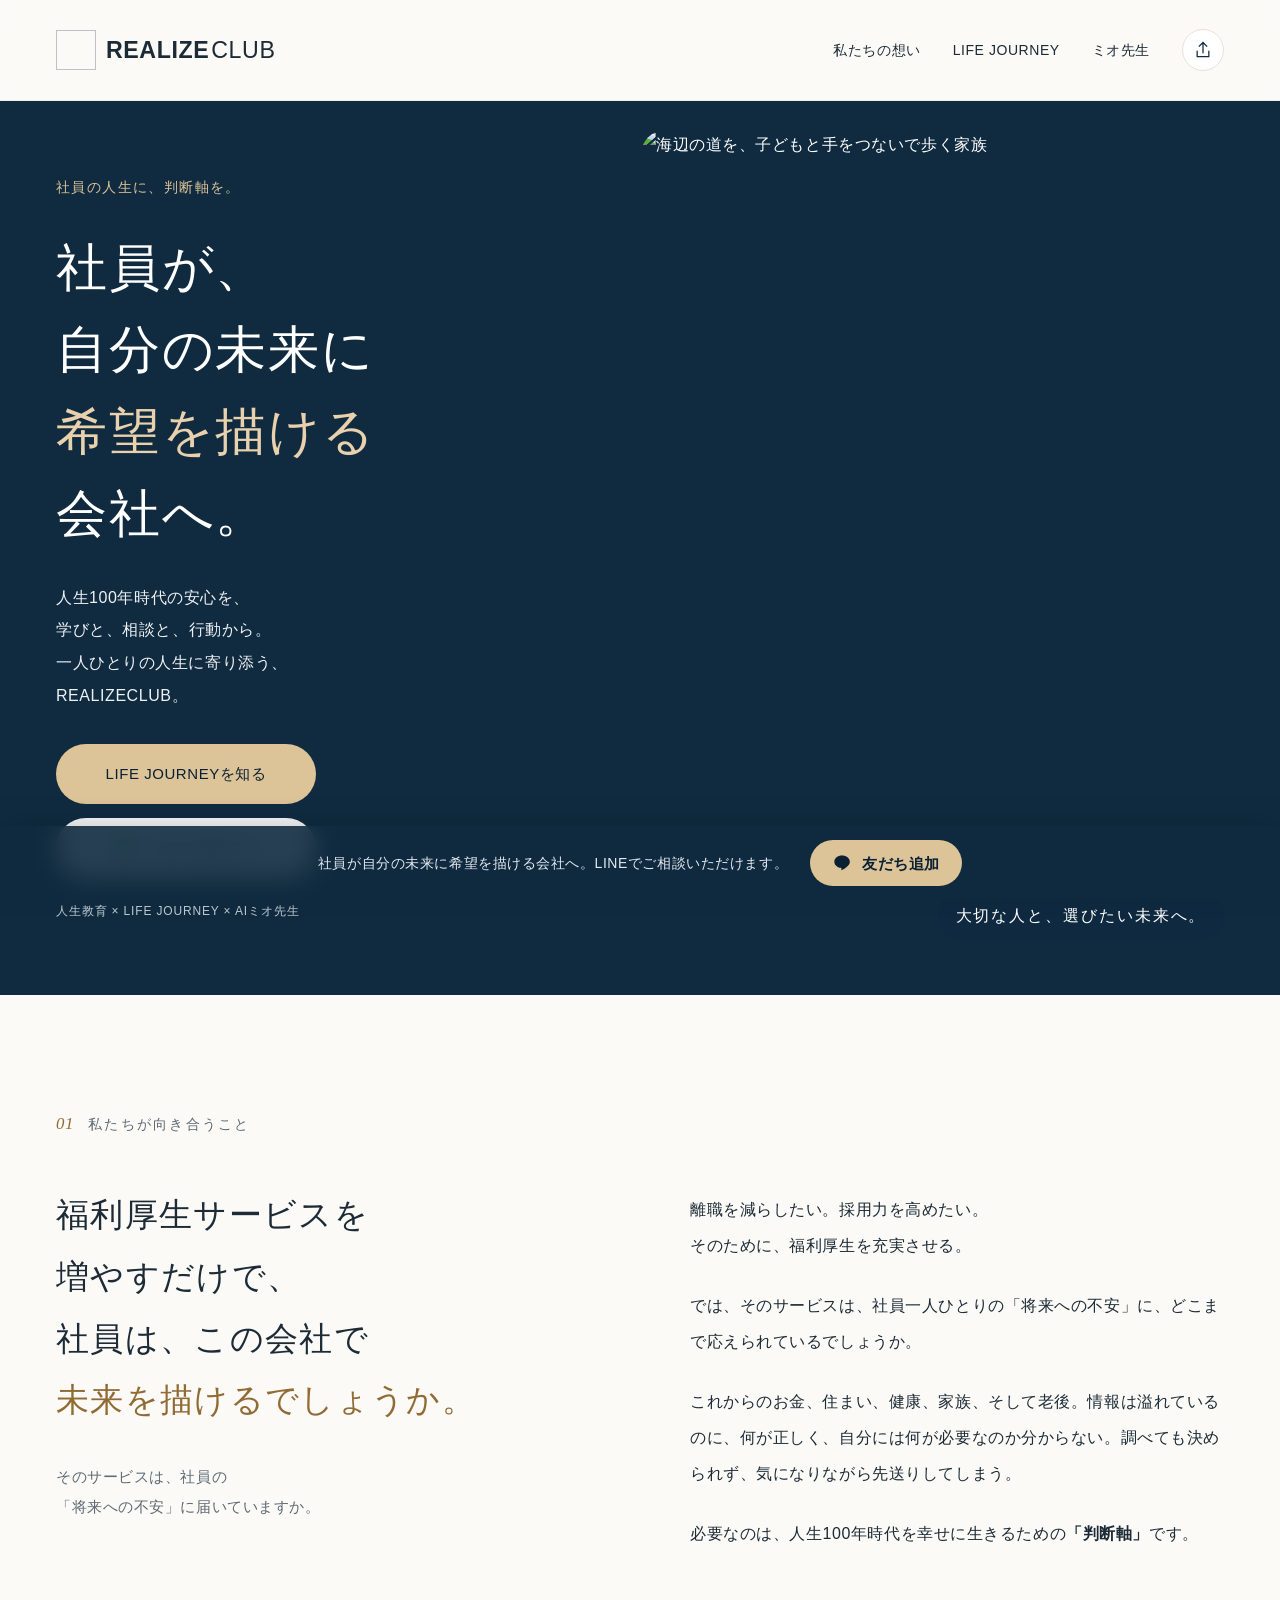
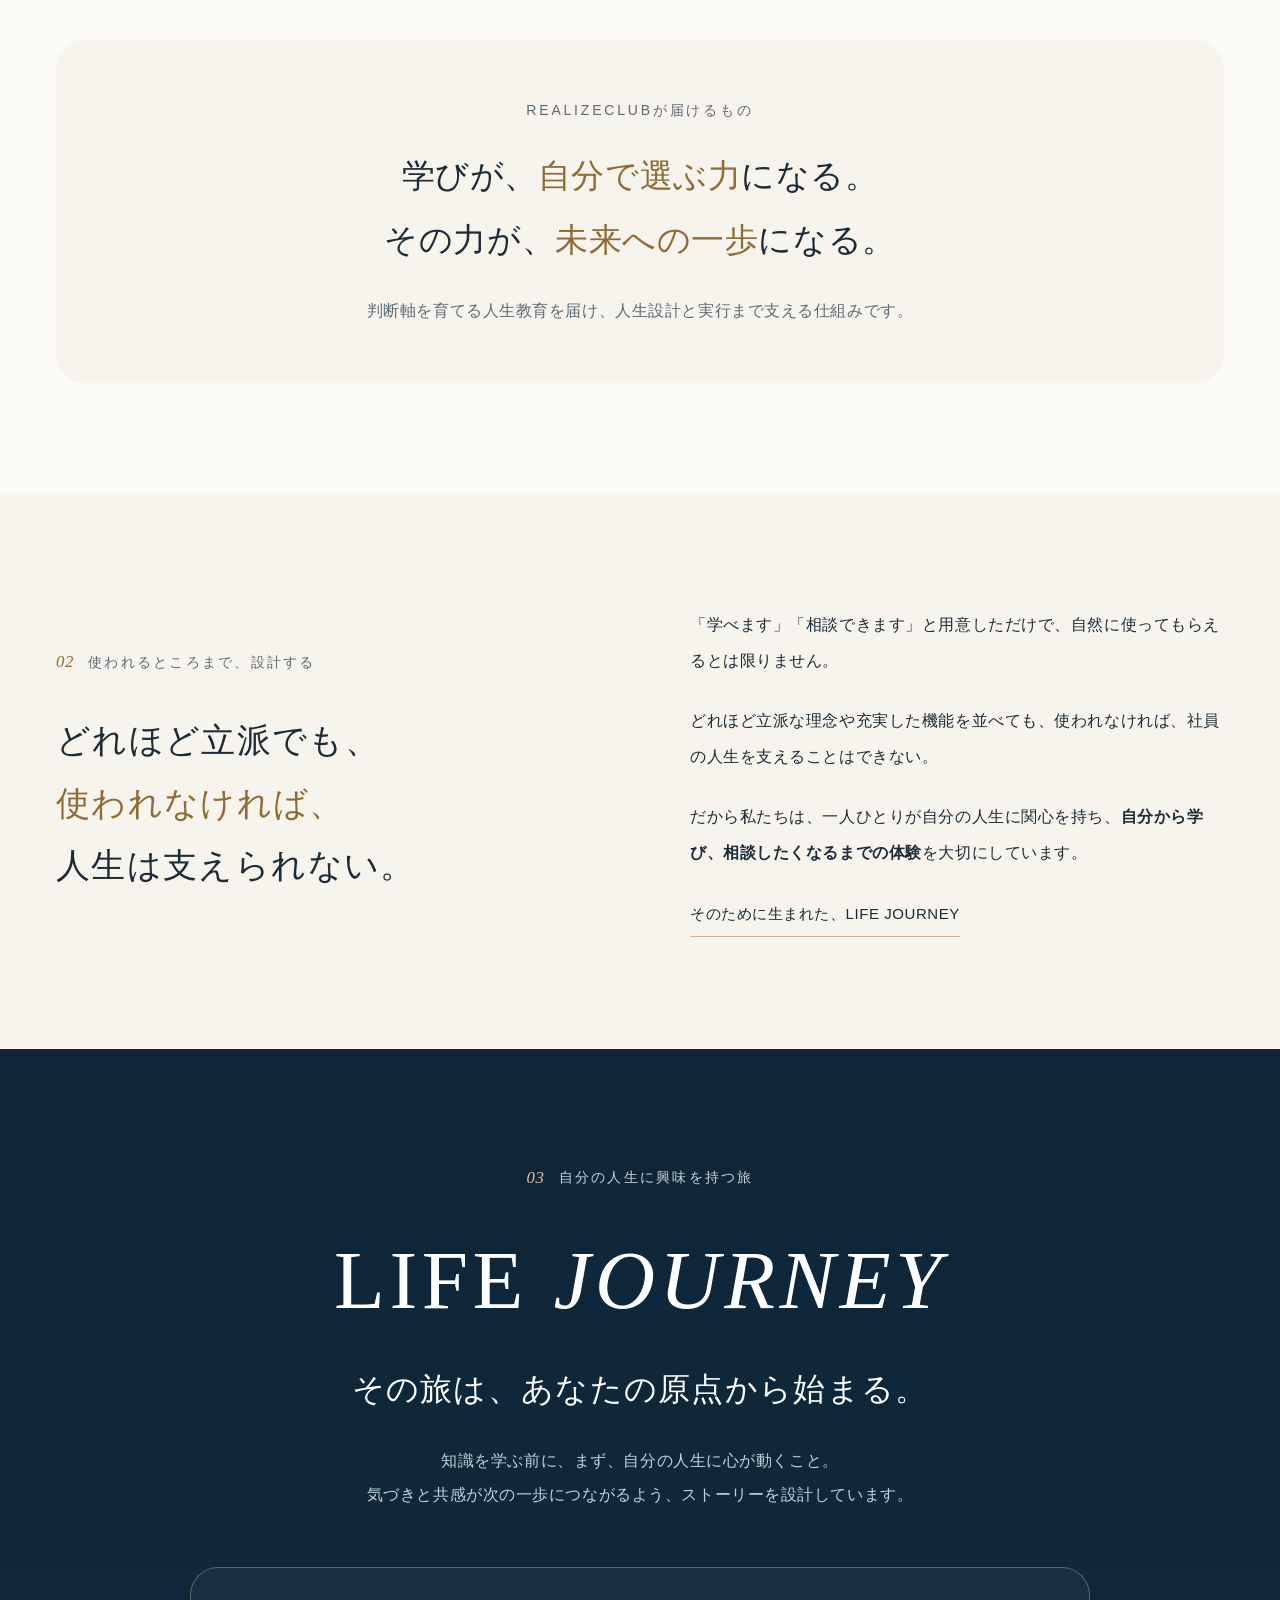
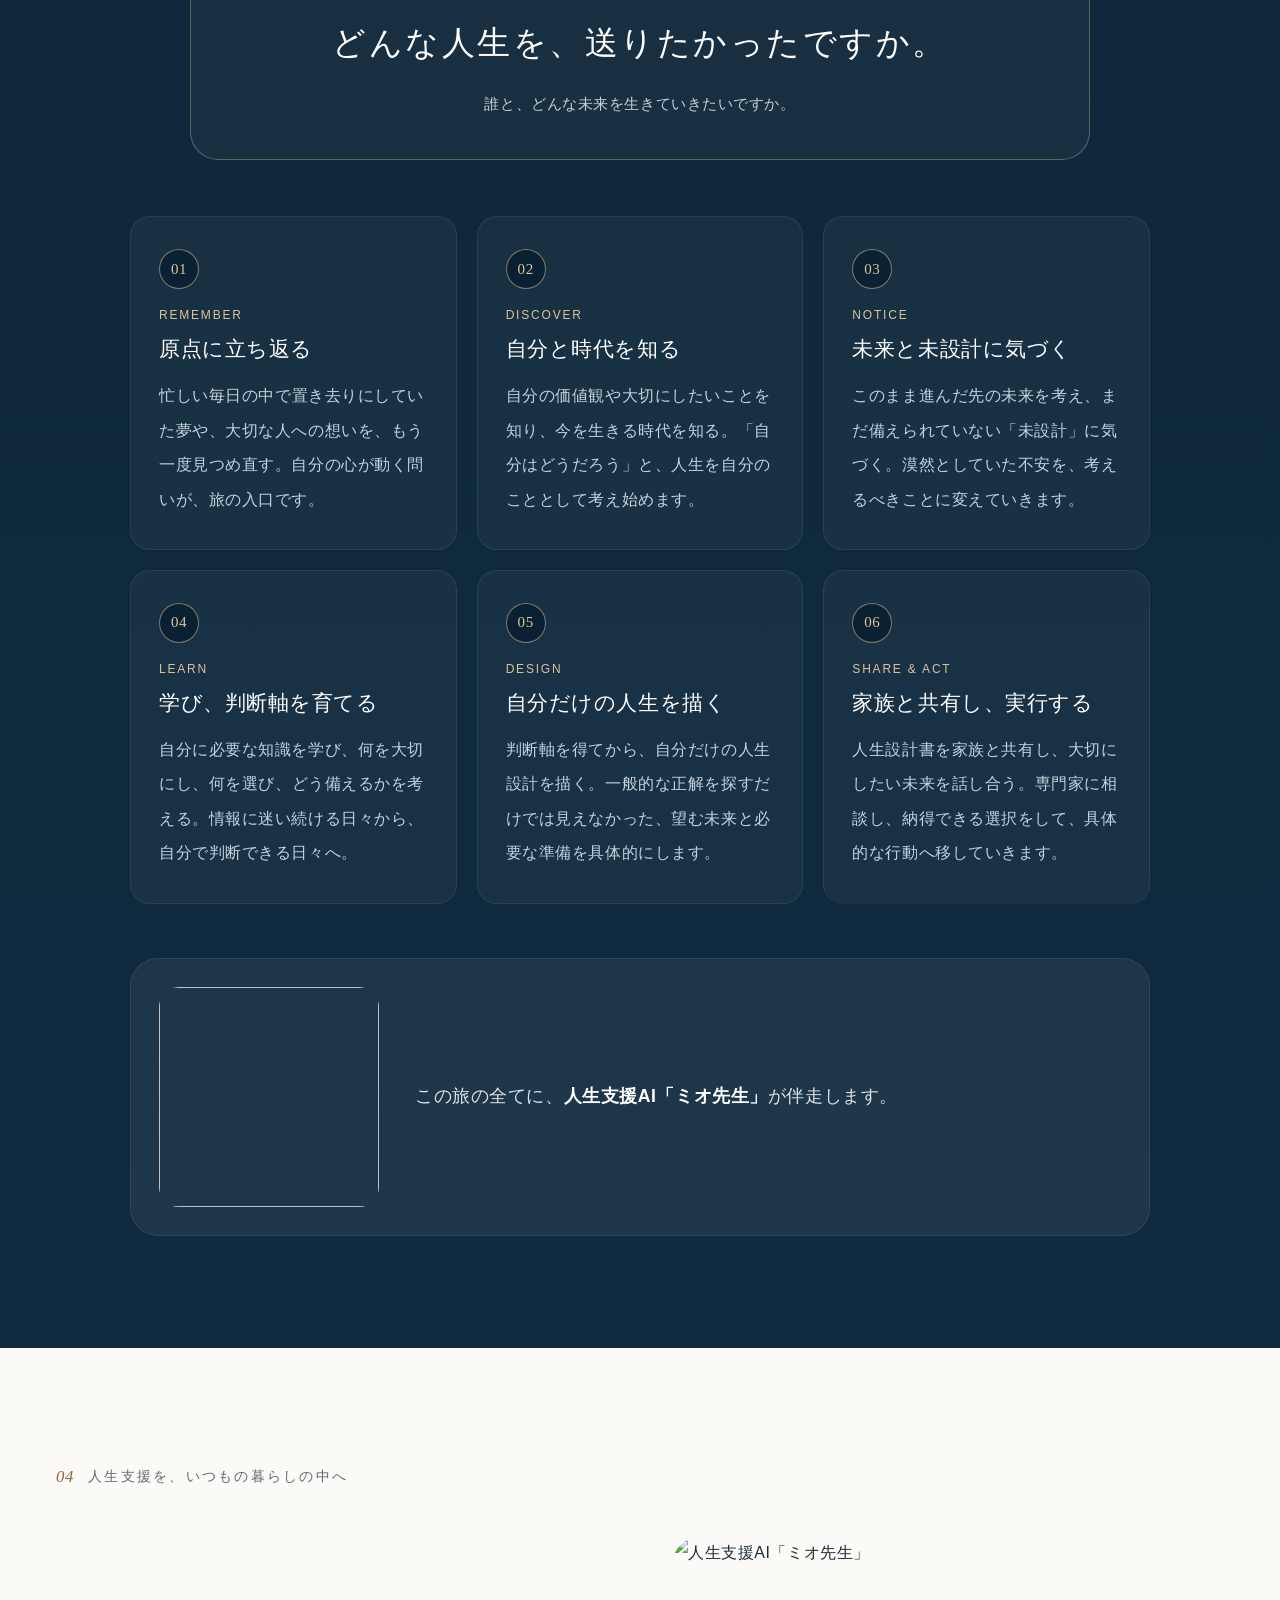
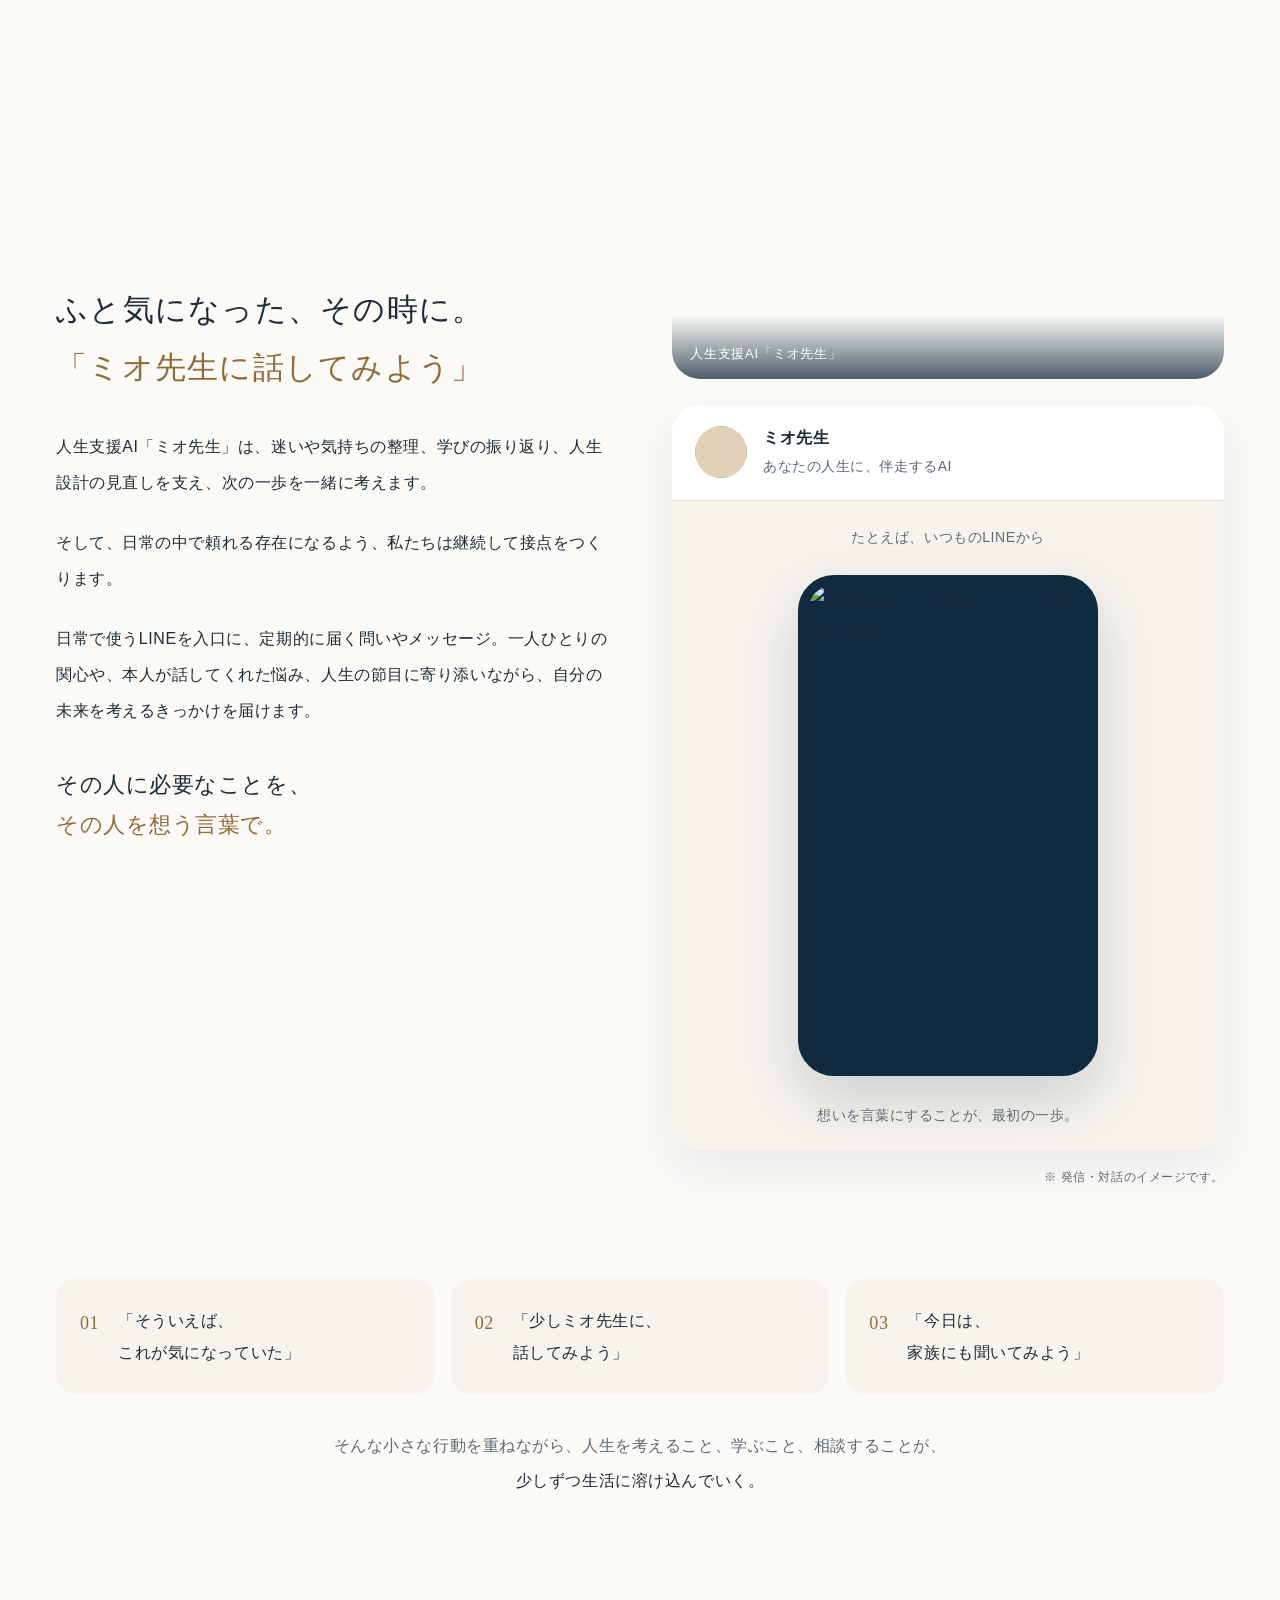
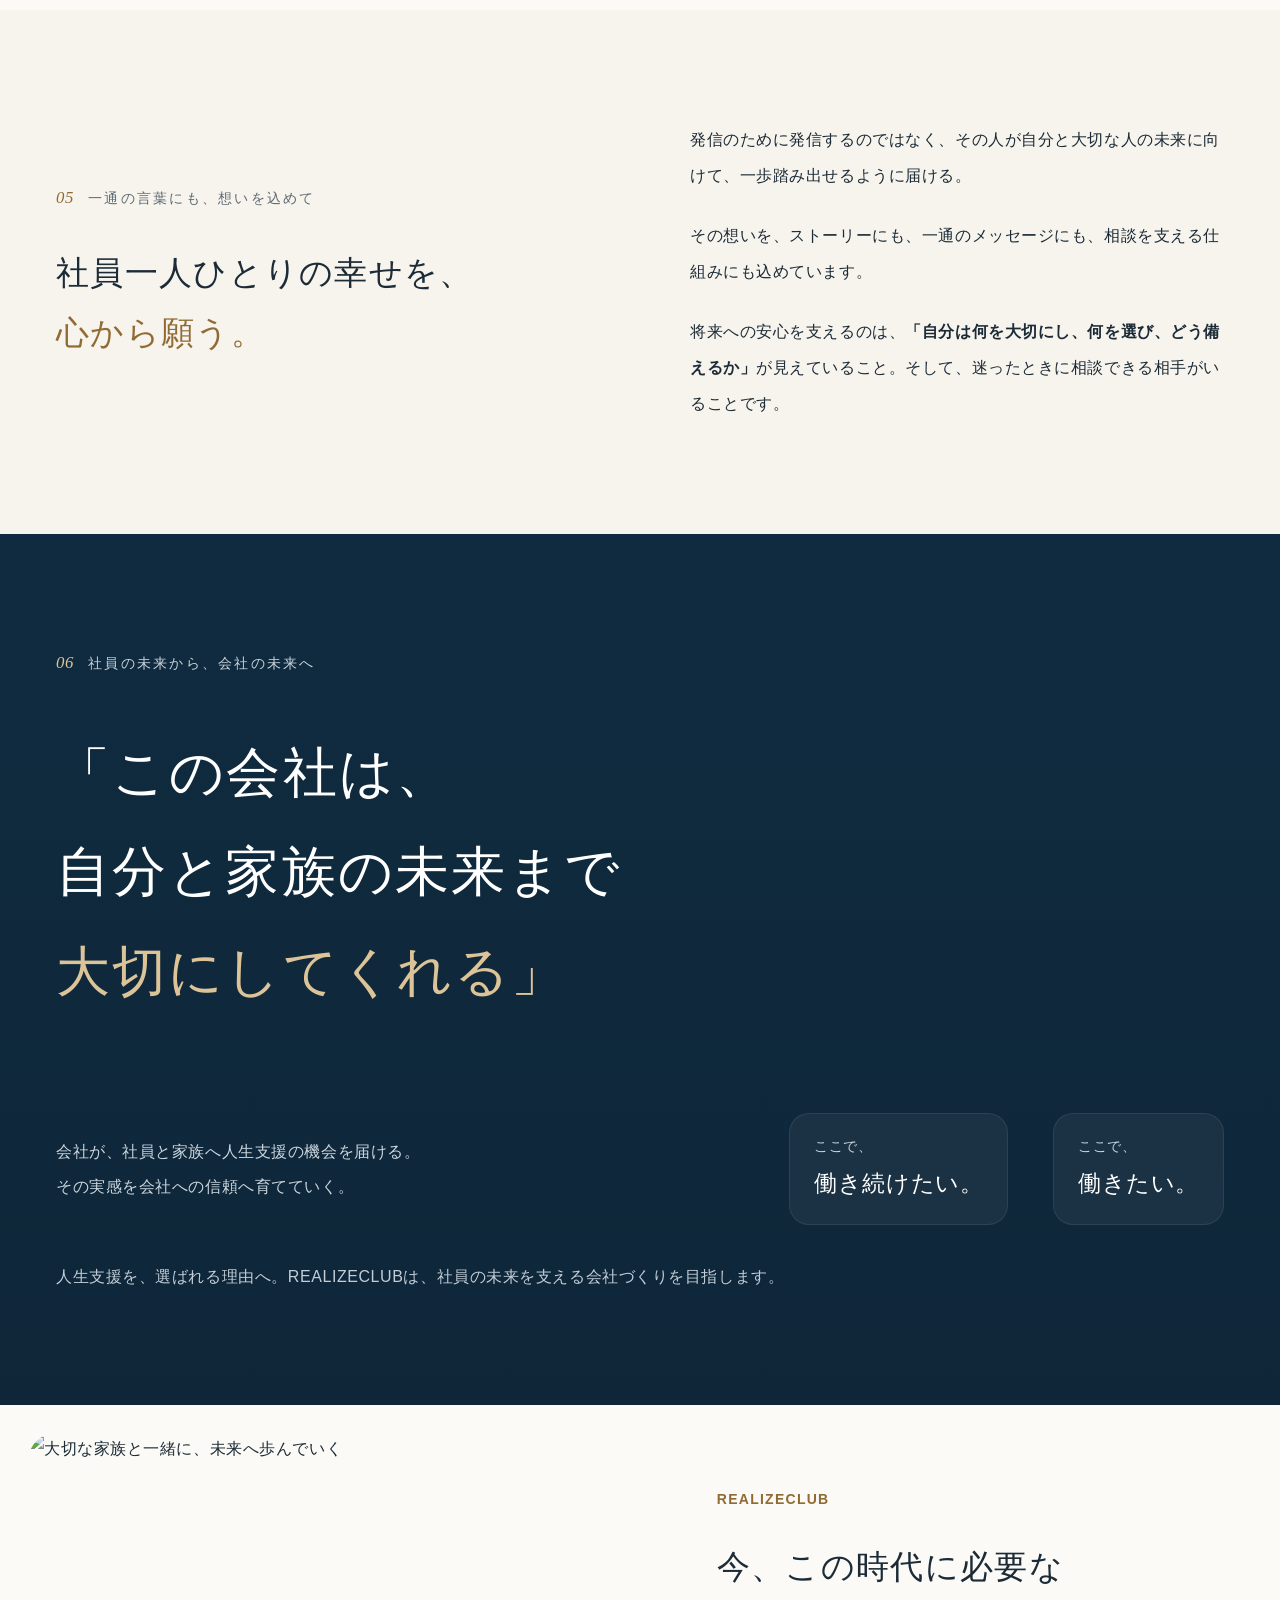
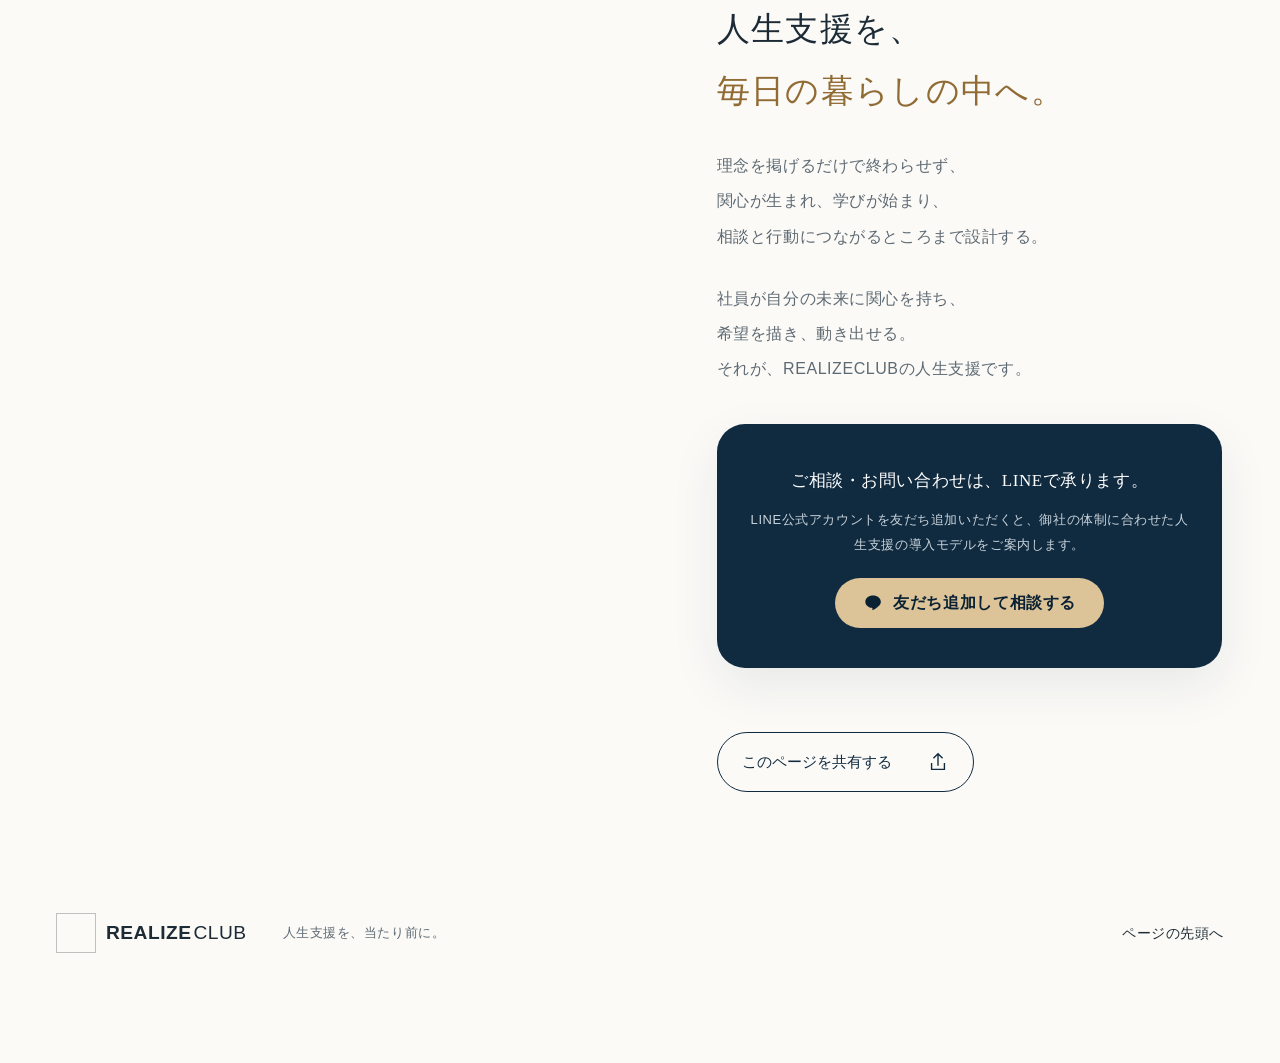
==== before/index.html @ af02164e "刷新前の版を before/ に置く（比較用・noindex） 全面刷新（afb8541）直前の abc7bd4 の index.html / styles.css / theme.css / scr" ====
<!DOCTYPE html>

<html lang="ja">
<head>
<meta charset="utf-8"/>
<meta name="robots" content="noindex,nofollow"/>
<meta content="width=device-width, initial-scale=1" name="viewport"/>
<meta content="#102b40" name="theme-color"/>
<title>REALIZECLUB｜社員が、自分の未来に希望を描ける会社へ</title>
<meta content="人生100年時代を幸せに生きるための判断軸を。REALIZECLUBは、LIFE JOURNEYと人生支援AIミオ先生を通じて、学び・人生設計・相談・実行を日常につなぐ仕組みです。" name="description"/>
<meta content="website" property="og:type"/>
<meta content="ja_JP" property="og:locale"/>
<meta content="社員が、自分の未来に希望を描ける会社へ。｜REALIZECLUB" property="og:title"/>
<meta content="自分の人生に興味を持つ旅、LIFE JOURNEY。人生教育とAIミオ先生で、日常に溶け込む人生支援を。" property="og:description"/>
<link href="data:image/svg+xml,%3Csvg xmlns='http://www.w3.org/2000/svg' viewBox='0 0 64 64'%3E%3Crect width='64' height='64' rx='14' fill='%23102b40'/%3E%3Cpath d='M20 47V17h13c15 0 15 20 0 20H20m12 0 13 10' fill='none' stroke='%23dcc398' stroke-width='5' stroke-linejoin='round'/%3E%3C/svg%3E" rel="icon" type="image/svg+xml"/>
<link href="styles.css?v=21" rel="stylesheet"/>
<link href="theme.css?v=2" rel="stylesheet"/>
<script defer="" src="script.js"></script>
</head>
<body>
<a class="skip-link" href="#main">本文へ進む</a>
<header class="site-header">
<a aria-label="REALIZECLUB ページの先頭へ" class="wordmark" href="#top"><img alt="" class="brand-mark" height="40" ="../assets/bmark-96.png" ="../assets/bmark-96.png 1x, ../assets/bmark-192.png 2x" width="40"/>REALIZE<span>CLUB</span></a>
<nav aria-label="ページ内ナビゲーション">
<a class="nav-wide" href="#purpose">私たちの想い</a>
<a href="#journey">LIFE JOURNEY</a>
<a class="nav-wide" href="#mio">ミオ先生</a>
<button aria-label="このページのURLをコピーして共有" class="share-icon" data-share="" title="このページを共有" type="button">
<svg aria-hidden="true" fill="none" stroke="currentColor" stroke-width="1.5" viewbox="0 0 24 24"><path d="M12 16V3m-5 5 5-5 5 5M5 13v7h14v-7"></path></svg>
</button>
</nav>
</header>
<main id="main">
<section aria-labelledby="hero-title" class="hero" id="top">
<div class="hero-image"><img alt="海辺の道を、子どもと手をつないで歩く家族" fetchpriority="high" height="1024" ="../assets/family.webp" width="1536"/></div>
<div class="hero-shade"></div>
<div class="hero-content page-width">
<p class="eyebrow hero-eyebrow">社員の人生に、判断軸を。</p>
<h1 data-fit="" id="hero-title" style="--fit:8.691vw;--fit-cap:44.8px"><span class="ln"><w-b>社員が、</w-b></span><br/><span class="ln"><w-b>自分の</w-b><w-b>未来に</w-b></span><br/><span class="ln"><em><w-b>希望を</w-b><w-b>描ける</w-b></em></span><br class="hero-mobile-break"/><span class="ln"><w-b>会社へ。</w-b></span></h1>
<p class="hero-copy" data-fit="" style="--fit:3.531vw;--fit-cap:16px"><span class="ln"><w-b>人生100年時代の</w-b><w-b>安心を、</w-b></span><br/><span class="ln"><w-b>学びと、</w-b><w-b>相談と、</w-b><w-b>行動から。</w-b></span><br/><span class="ln"><w-b>一人ひとりの人生に</w-b><w-b>寄り添う、</w-b></span><br class="sp"/><span class="ln"><w-b>REALIZECLUB。</w-b></span></p>
<div class="hero-actions"><a class="button button-gold" href="#journey">LIFE JOURNEYを知る</a>
<a class="button button-white" href="https://lin.ee/8jf4Da7"><svg aria-hidden="true" class="line-ico" fill="currentColor" viewbox="0 0 24 24"><path d="M12 3C6.9 3 2.8 6.3 2.8 10.4c0 3.7 3.3 6.8 7.7 7.4.3.06.7.2.8.5.07.25.05.6.02.85l-.13.8c-.04.24-.19.93.82.5 1-.42 5.4-3.2 7.4-5.5 1.35-1.5 2-3 2-4.6C21.4 6.3 17.1 3 12 3z"></path></svg>LINEで相談する</a></div>
<p class="hero-note">人生教育 × LIFE JOURNEY × AIミオ先生</p>
</div>
<p class="photo-caption">大切な人と、選びたい未来へ。</p>
</section>
<section aria-labelledby="purpose-title" class="purpose section-space" id="purpose">
<div class="page-width">
<p class="section-kicker"><span>01</span> 私たちが向き合うこと</p>
<div class="purpose-grid">
<div class="purpose-heading">
<h2 data-fit="" id="purpose-title" style="--fit:6.247vw;--fit-cap:31.68px"><w-b>福利厚生サービスを</w-b><br/><w-b>増やすだけで、</w-b><br/><w-b>社員は、</w-b><w-b>この会社で</w-b><br/><span class="gold-text"><w-b>未来を</w-b><w-b>描けるでしょうか。</w-b></span></h2>
<p class="small-pull" data-fit="" style="--fit:3.621vw;--fit-cap:14px"><w-b>そのサービスは、</w-b><w-b>社員の</w-b><br/><w-b>「将来への不安」に</w-b><w-b>届いていますか。</w-b></p>
</div>
<div class="body-copy">
<p data-fit="" style="--fit:4.139vw;--fit-cap:16px"><w-b>離職を</w-b><w-b>減らしたい。</w-b><w-b>採用力を</w-b><w-b>高めたい。</w-b><br/><w-b>そのために、</w-b><w-b>福利厚生を</w-b><w-b>充実させる。</w-b></p>
<p data-fit="" style="--fit:4.138vw;--fit-cap:16px"><w-b>では、</w-b><w-b>そのサービスは、</w-b><w-b>社員一人ひとりの</w-b><br class="sp"/><w-b>「将来への不安」に、</w-b><w-b>どこまで</w-b><br class="sp"/><w-b>応えられているでしょうか。</w-b></p>
<p data-fit="" style="--fit:4.139vw;--fit-cap:16px"><w-b>これからのお金、</w-b><w-b>住まい、</w-b><w-b>健康、</w-b><w-b>家族、</w-b><br class="sp"/><w-b>そして老後。</w-b><w-b>情報は</w-b><w-b>溢れているのに、</w-b><w-b>何が</w-b><br class="sp"/><w-b>正しく、</w-b><w-b>自分には</w-b><w-b>何が</w-b><br class="sp"/><w-b>必要なのか分からない。</w-b><br class="sp"/><w-b>調べても決められず、</w-b><br class="sp"/>気になりながら先送りしてしまう。</p>
<p data-fit="" style="--fit:4.139vw;--fit-cap:16px"><w-b>必要なのは、</w-b><w-b>人生100年時代を</w-b><br class="sp"/><w-b>幸せに生きるための</w-b><w-b><strong>「判断軸」</strong>です。</w-b></p>
</div>
</div>
<div class="axis-statement">
<p class="eyebrow">REALIZECLUBが届けるもの</p>
<p class="serif" data-fit="" style="--fit:4.798vw;--fit-cap:28px"><w-b>学びが、</w-b><span><w-b>自分で</w-b><w-b>選ぶ力</w-b></span><w-b>になる。</w-b><br/><w-b>その力が、</w-b><span><w-b>未来への一歩</w-b></span><w-b>になる。</w-b></p>
<p class="axis-description" data-fit="" style="--fit:3.88vw;--fit-cap:15px"><w-b>判断軸を</w-b><w-b>育てる人生教育を</w-b><w-b>届け、</w-b><br class="mobile-only"/><w-b>人生設計と</w-b><w-b>実行まで</w-b><w-b>支える仕組みです。</w-b></p>
</div>
</div>
</section>
<section aria-labelledby="used-title" class="used-section section-space">
<div class="page-width used-grid">
<div>
<p class="section-kicker"><span>02</span> 使われるところまで、設計する</p>
<h2 data-fit="" id="used-title" style="--fit:7.488vw;--fit-cap:35.36px"><w-b>どれほど立派でも、</w-b><br/><span class="underline-gold"><w-b>使われなければ、</w-b></span><br/><w-b>人生は</w-b><w-b>支えられない。</w-b></h2>
</div>
<div class="body-copy">
<p data-fit="" style="--fit:3.956vw;--fit-cap:16px">「学べます」「相談できます」と<br class="sp"/><w-b>用意しただけで、</w-b><w-b>自然に</w-b><w-b>使ってもらえるとは</w-b><br class="sp"/><w-b>限りません。</w-b></p>
<p data-fit="" style="--fit:4.139vw;--fit-cap:16px"><w-b>どれほど立派な理念や</w-b><w-b>充実した機能を</w-b><br class="sp"/><w-b>並べても、</w-b><w-b>使われなければ、</w-b><w-b>社員の</w-b><w-b>人生を</w-b><br class="sp"/><w-b>支えることはできない。</w-b></p>
<p data-fit="" style="--fit:3.925vw;--fit-cap:16px"><w-b>だから私たちは、</w-b><w-b>一人ひとりが自分の</w-b><w-b>人生に</w-b><br class="sp"/><w-b>関心を</w-b><w-b>持ち、</w-b><strong><w-b>自分から</w-b><w-b>学び、</w-b><br class="sp"/><w-b>相談したくなるまでの</w-b><w-b>体験</w-b></strong><br class="sp"/><w-b>を大切にしています。</w-b></p>
<a class="text-link" href="#journey">そのために生まれた、LIFE JOURNEY</a>
</div>
</div>
</section>
<section aria-labelledby="journey-title" class="journey-section section-space" id="journey">
<div class="page-width">
<div class="journey-header">
<p class="section-kicker light-kicker"><span>03</span> 自分の人生に興味を持つ旅</p>
<p aria-hidden="true" class="journey-brand" data-fit="" style="--fit:9.105vw;--fit-cap:46.8px">LIFE <i>JOURNEY</i></p>
<h2 data-fit="" id="journey-title" style="--fit:6.237vw;--fit-cap:28px"><w-b>その旅は、</w-b><br class="mobile-only"/><w-b>あなたの原点から</w-b><w-b>始まる。</w-b></h2>
<p class="journey-intro" data-fit="" style="--fit:4.132vw;--fit-cap:16px"><w-b>知識を</w-b><w-b>学ぶ前に、</w-b><w-b>まず、</w-b><w-b>自分の</w-b><w-b>人生に</w-b><w-b>心が</w-b><br class="sp"/><w-b>動くこと。</w-b><br/><w-b>気づきと共感が</w-b><w-b>次の</w-b><w-b>一歩に</w-b><w-b>つながるよう、</w-b><br class="mobile-only"/><w-b>ストーリーを</w-b><w-b>設計しています。</w-b></p>
</div>
<div class="origin-question">
<p data-fit="" style="--fit:6.625vw;--fit-cap:26.4px"><w-b>どんな人生を、</w-b><br class="mobile-only"/><w-b>送りたかったですか。</w-b></p>
<span class="question-sub" data-fit="" style="--fit:3.363vw;--fit-cap:13px">誰と、どんな未来を生きていきたいですか。</span>
</div>
<div class="journey-list">
<article class="journey-step">
<div class="step-marker"><span>01</span></div>
<div class="step-heading"><span class="step-en">REMEMBER</span><h3><w-b>原点に</w-b><w-b>立ち返る</w-b></h3></div>
<p data-fit="" style="--fit:4.139vw;--fit-cap:16px"><w-b>忙しい毎日の</w-b><w-b>中で</w-b><br class="sp"/><w-b>置き去りにしていた夢や、</w-b><br class="sp"/><w-b>大切な人への想いを、</w-b><br class="sp"/><w-b>もう一度見つめ直す。</w-b><w-b>自分の</w-b><w-b>心が</w-b><br class="sp"/><w-b>動く問いが、</w-b><w-b>旅の</w-b><w-b>入口です。</w-b></p>
</article>
<article class="journey-step">
<div class="step-marker"><span>02</span></div>
<div class="step-heading"><span class="step-en">DISCOVER</span><h3><w-b>自分と</w-b><w-b>時代を</w-b><w-b>知る</w-b></h3></div>
<p data-fit="" style="--fit:3.901vw;--fit-cap:16px"><w-b>自分の</w-b><w-b>価値観や</w-b><w-b>大切にしたいことを</w-b><br class="sp"/><w-b>知り、</w-b><w-b>今を</w-b><w-b>生きる時代を</w-b><w-b>知る。</w-b><br class="sp"/><w-b>「自分は</w-b><w-b>どうだろう」と、</w-b><w-b>人生を</w-b><br class="sp"/><w-b>自分の</w-b><w-b>こととして</w-b><w-b>考え始めます。</w-b></p>
</article>
<article class="journey-step">
<div class="step-marker"><span>03</span></div>
<div class="step-heading"><span class="step-en">NOTICE</span><h3><w-b>未来と</w-b><w-b>未設計に</w-b><w-b>気づく</w-b></h3></div>
<p data-fit="" style="--fit:3.91vw;--fit-cap:16px"><w-b>このまま進んだ先の</w-b><w-b>未来を</w-b><w-b>考え、</w-b><br class="sp"/>まだ備えられていない「未設計」に<br class="sp"/><w-b>気づく。</w-b><w-b>漠然としていた不安を、</w-b><br class="sp"/><w-b>考えるべきことに</w-b><w-b>変えていきます。</w-b></p>
</article>
<article class="journey-step">
<div class="step-marker"><span>04</span></div>
<div class="step-heading"><span class="step-en">LEARN</span><h3><w-b>学び、</w-b><w-b>判断軸を</w-b><w-b>育てる</w-b></h3></div>
<p data-fit="" style="--fit:3.674vw;--fit-cap:16px"><w-b>自分に</w-b><w-b>必要な知識を</w-b><w-b>学び、</w-b><w-b>何を</w-b><br class="sp"/><w-b>大切にし、</w-b><w-b>何を</w-b><w-b>選び、</w-b><w-b>どう備えるかを</w-b><br class="sp"/><w-b>考える。</w-b><w-b>情報に</w-b><w-b>迷い続ける日々から、</w-b><br class="sp"/><w-b>自分で</w-b><w-b>判断できる日々へ。</w-b></p>
</article>
<article class="journey-step">
<div class="step-marker"><span>05</span></div>
<div class="step-heading"><span class="step-en">DESIGN</span><h3><w-b>自分だけの人生を</w-b><w-b>描く</w-b></h3></div>
<p data-fit="" style="--fit:4.139vw;--fit-cap:16px"><w-b>判断軸を</w-b><w-b>得てから、</w-b><br class="sp"/><w-b>自分だけの人生設計を</w-b><w-b>描く。</w-b><br class="sp"/><w-b>一般的な正解を</w-b><w-b>探すだけでは</w-b><br class="sp"/><w-b>見えなかった、</w-b><w-b>望む未来と</w-b><br class="sp"/><w-b>必要な準備を</w-b><w-b>具体的にします。</w-b></p>
</article>
<article class="journey-step">
<div class="step-marker"><span>06</span></div>
<div class="step-heading"><span class="step-en">SHARE &amp; ACT</span><h3 data-fit="" style="--fit:5.091vw;--fit-cap:19.68px"><w-b>家族と</w-b><w-b>共有し、</w-b><w-b>実行する</w-b></h3></div>
<p data-fit="" style="--fit:4.139vw;--fit-cap:16px"><w-b>人生設計書を</w-b><w-b>家族と</w-b><w-b>共有し、</w-b><br class="sp"/><w-b>大切にしたい未来を</w-b><w-b>話し合う。</w-b><br class="sp"/><w-b>専門家に</w-b><w-b>相談し、</w-b><br class="sp"/><w-b>納得できる選択をして、</w-b><br class="sp"/><w-b>具体的な行動へ</w-b><w-b>移していきます。</w-b></p>
</article>
</div>
<div class="journey-companion"><span aria-hidden="true" class="companion-photo"><img alt="" height="900" loading="lazy" ="../assets/mio-office.webp" width="900"/></span><p data-fit="" style="--fit:4.139vw;--fit-cap:16px"><w-b>この旅の</w-b><w-b>全てに、</w-b><strong><w-b>人生支援AI「ミオ先生」</w-b></strong><w-b>が伴走します。</w-b></p></div>
</div>
</section>
<section aria-labelledby="mio-title" class="mio-section section-space" id="mio">
<div class="page-width">
<p class="section-kicker"><span>04</span> 人生支援を、いつもの暮らしの中へ</p>
<div class="mio-grid">
<div class="mio-story">
<h2 data-fit="" id="mio-title" style="--fit:5.762vw;--fit-cap:28.08px"><w-b>ふと気になった、</w-b><w-b>その時に。</w-b><br/><span class="gold-text"><w-b>「ミオ先生に</w-b><w-b>話してみよう」</w-b></span></h2>
<div class="body-copy">
<p data-fit="" style="--fit:3.922vw;--fit-cap:16px"><w-b>人生支援AI「ミオ先生」は、</w-b><br class="sp"/><w-b>迷いや気持ちの整理、</w-b><w-b>学びの振り返り、</w-b><br class="sp"/><w-b>人生設計の</w-b><w-b>見直しを支え、</w-b><w-b>次の</w-b><w-b>一歩を</w-b><w-b>一緒に</w-b><br class="sp"/><w-b>考えます。</w-b></p>
<p data-fit="" style="--fit:3.938vw;--fit-cap:16px"><w-b>そして、</w-b><w-b>日常の</w-b><w-b>中で</w-b><w-b>頼れる存在になるよう、</w-b><br class="sp"/><w-b>私たちは</w-b><w-b>継続して接点を</w-b><w-b>つくります。</w-b></p>
<p data-fit="" style="--fit:4.139vw;--fit-cap:16px"><w-b>日常で</w-b><w-b>使うLINEを</w-b><w-b>入口に、</w-b><w-b>定期的に</w-b><br class="sp"/><w-b>届く問いやメッセージ。</w-b><br class="sp"/><w-b>一人ひとりの関心や、</w-b><w-b>本人が</w-b><br class="sp"/><w-b>話してくれた悩み、</w-b><w-b>人生の</w-b><w-b>節目に</w-b><br class="sp"/><w-b>寄り添いながら、</w-b><w-b>自分の</w-b><w-b>未来を</w-b><br class="sp"/><w-b>考えるきっかけを</w-b><w-b>届けます。</w-b></p>
</div>
<div class="mio-principle"><p data-fit="" style="--fit:5.173vw;--fit-cap:20px"><w-b>その人に</w-b><w-b>必要なことを、</w-b><br/><strong><w-b>その人を</w-b><w-b>想う言葉で。</w-b></strong></p></div>
</div>
<div class="conversation-wrap">
<figure class="mio-portrait">
<img alt="人生支援AI「ミオ先生」" height="960" loading="lazy" ="../assets/mio-welcome.webp" width="1200"/>
<figcaption><w-b>人生支援AI「ミオ先生」</w-b></figcaption>
</figure>
<div class="conversation">
<div class="conversation-header"><span aria-hidden="true" class="mio-monogram"><img alt="" height="240" loading="lazy" ="../assets/mio-avatar.webp" width="240"/></span><div><strong><w-b>ミオ先生</w-b></strong><span>あなたの人生に、伴走するAI</span></div></div>
<div class="conversation-body">
<p class="conversation-label"><w-b>たとえば、</w-b><w-b>いつものLINEから</w-b></p>
<figure class="line-shot"><img alt="ミオ先生とのLINEのやりとり（実際の画面）" height="1290" loading="lazy" ="../assets/line-mio.webp" width="750"/></figure>


<div class="conversation-reflection">想いを言葉にすることが、最初の一歩。</div>
</div>
</div>
<p class="example-note"><w-b>※ 発信・対話の</w-b><w-b>イメージです。</w-b></p>
</div>
</div>
<div class="everyday-row">
<div><span>01</span><p data-fit="" style="--fit:4.139vw;--fit-cap:16px"><w-b>「そういえば、</w-b><br/><w-b><strong>これが気になっていた</strong>」</w-b></p></div>
<div><span>02</span><p data-fit="" style="--fit:4.139vw;--fit-cap:16px"><w-b>「少しミオ先生に、</w-b><br/><w-b><strong>話してみよう</strong>」</w-b></p></div>
<div><span>03</span><p data-fit="" style="--fit:4.139vw;--fit-cap:16px"><w-b>「今日は、</w-b><br/><w-b><strong>家族にも聞いてみよう</strong>」</w-b></p></div>
</div>
<p class="everyday-summary" data-fit="" style="--fit:4.139vw;--fit-cap:16px"><w-b>そんな小さな行動を</w-b><w-b>重ねながら、</w-b><w-b>人生を</w-b><br class="sp"/><w-b>考えること、</w-b><w-b>学ぶこと、</w-b><w-b>相談することが、</w-b><br class="desktop-only"/><strong><w-b>少しずつ生活に</w-b><w-b>溶け込んでいく。</w-b></strong></p>
</div>
</section>
<section aria-labelledby="belief-title" class="belief-section section-space">
<div class="page-width belief-grid">
<div><p class="section-kicker"><span>05</span> 一通の言葉にも、想いを込めて</p><h2 data-fit="" id="belief-title" style="--fit:6.237vw;--fit-cap:31.2px"><w-b>社員一人ひとりの</w-b><w-b>幸せを、</w-b><br/><span class="gold-text"><w-b>心から</w-b><w-b>願う。</w-b></span></h2></div>
<div class="body-copy">
<p data-fit="" style="--fit:3.922vw;--fit-cap:16px"><w-b>発信の</w-b><w-b>ために</w-b><w-b>発信するのではなく、</w-b><w-b>その人が</w-b><br class="sp"/><w-b>自分と</w-b><w-b>大切な人の</w-b><w-b>未来に向けて、</w-b><br class="sp"/><w-b>一歩踏み出せるように</w-b><w-b>届ける。</w-b></p>
<p data-fit="" style="--fit:4.139vw;--fit-cap:16px"><w-b>その想いを、</w-b><w-b>ストーリーにも、</w-b><w-b>一通の</w-b><br class="sp"/><w-b>メッセージにも、</w-b><w-b>相談を</w-b><w-b>支える仕組みにも</w-b><br class="sp"/><w-b>込めています。</w-b></p>
<p data-fit="" style="--fit:4.138vw;--fit-cap:16px"><w-b>将来への安心を</w-b><w-b>支えるのは、</w-b><strong><w-b>「自分は</w-b><w-b>何を</w-b><br class="sp"/><w-b>大切にし、</w-b><w-b>何を</w-b><w-b>選び、</w-b><w-b>どう備えるか」</w-b></strong><br class="sp"/><w-b>が見えていること。</w-b><w-b>そして、</w-b><w-b>迷ったときに</w-b><br class="sp"/>相談できる相手がいることです。</p>
</div>
</div>
</section>
<section aria-labelledby="trust-title" class="trust-section section-space">
<div class="page-width">
<p class="section-kicker light-kicker"><span>06</span> 社員の未来から、会社の未来へ</p>
<h2 data-fit="" id="trust-title" style="--fit:7.634vw;--fit-cap:38.4px"><w-b>「この会社は、</w-b><br/><w-b>自分と</w-b><w-b>家族の</w-b><w-b>未来まで</w-b><br/><span><w-b>大切にしてくれる」</w-b></span></h2>
<div class="trust-bottom">
<p data-fit="" style="--fit:3.443vw;--fit-cap:16px"><w-b>会社が、</w-b><w-b>社員と</w-b><w-b>家族へ</w-b><w-b>人生支援の</w-b><w-b>機会を</w-b><w-b>届ける。</w-b><br/><w-b>その実感を</w-b><w-b>会社への信頼へ</w-b><w-b>育てていく。</w-b></p>
<div class="trust-outcomes"><p data-fit="" style="--fit:3.621vw;--fit-cap:14px"><w-b>ここで、</w-b><strong><w-b>働き続けたい。</w-b></strong></p><p data-fit="" style="--fit:3.621vw;--fit-cap:14px"><w-b>ここで、</w-b><strong><w-b>働きたい。</w-b></strong></p></div>
</div>
<p class="trust-description" data-fit="" style="--fit:4.139vw;--fit-cap:16px"><w-b>人生支援を、</w-b><w-b>選ばれる理由へ。</w-b><br class="mobile-only"/><w-b>REALIZECLUBは、</w-b><w-b>社員の</w-b><w-b>未来を</w-b><br class="sp"/><w-b>支える会社づくりを</w-b><w-b>目指します。</w-b></p>
</div>
</section>
<section aria-labelledby="closing-title" class="closing-section">
<div class="closing-photo"><img alt="大切な家族と一緒に、未来へ歩んでいく" height="1024" loading="lazy" ="../assets/family.webp" width="1536"/></div>
<div class="closing-content">
<p class="eyebrow">REALIZECLUB</p>
<h2 data-fit="" id="closing-title" style="--fit:7.488vw;--fit-cap:35.21px"><w-b>今、</w-b><w-b>この時代に</w-b><w-b>必要な</w-b><br/><w-b>人生支援を、</w-b><br/><span class="gold-text"><w-b>毎日の</w-b><w-b>暮らしの中へ。</w-b></span></h2>
<p data-fit="" style="--fit:3.802vw;--fit-cap:16px"><w-b>理念を</w-b><w-b>掲げるだけで</w-b><w-b>終わらせず、</w-b><br/><w-b>関心が</w-b><w-b>生まれ、</w-b><w-b>学びが始まり、</w-b><br/><w-b>相談と</w-b><w-b>行動に</w-b><w-b>つながるところまで</w-b><w-b>設計する。</w-b></p>
<p data-fit="" style="--fit:4.139vw;--fit-cap:16px"><w-b>社員が</w-b><w-b>自分の</w-b><w-b>未来に</w-b><w-b>関心を</w-b><w-b>持ち、</w-b><br/><w-b>希望を</w-b><w-b>描き、</w-b><w-b>動き出せる。</w-b><br/><w-b>それが、</w-b><w-b>REALIZECLUBの</w-b><w-b>人生支援です。</w-b></p>
<div class="line-card">
<p class="line-card-h" data-fit="" style="--fit:4.307vw;--fit-cap:17px"><w-b>ご相談・お問い合わせは、</w-b><w-b>LINEで</w-b><br class="sp"/><w-b>承ります。</w-b></p>
<p class="line-card-t" data-fit="" style="--fit:3.128vw;--fit-cap:13px"><w-b>LINE公式アカウントを</w-b><w-b>友だち追加いただくと、</w-b><br class="sp"/><w-b>御社の</w-b><w-b>体制に</w-b><w-b>合わせた人生支援の</w-b><w-b>導入モデルを</w-b><br class="sp"/><w-b>ご案内します。</w-b></p>
<div class="line-add"><a class="cta-gold line-card-btn" href="https://lin.ee/8jf4Da7"><svg aria-hidden="true" class="line-ico" fill="currentColor" viewbox="0 0 24 24"><path d="M12 3C6.9 3 2.8 6.3 2.8 10.4c0 3.7 3.3 6.8 7.7 7.4.3.06.7.2.8.5.07.25.05.6.02.85l-.13.8c-.04.24-.19.93.82.5 1-.42 5.4-3.2 7.4-5.5 1.35-1.5 2-3 2-4.6C21.4 6.3 17.1 3 12 3z"></path></svg>友だち追加して相談する</a></div>
</div>
<button class="button button-navy" data-share="" type="button">このページを共有する <svg aria-hidden="true" fill="none" stroke="currentColor" stroke-width="1.5" viewbox="0 0 24 24"><path d="M12 16V3m-5 5 5-5 5 5M5 13v7h14v-7"></path></svg></button>
</div>
</section>
</main>
<footer class="site-footer page-width">
<a class="wordmark" href="#top"><img alt="" class="brand-mark" height="40" ="../assets/bmark-96.png" ="../assets/bmark-96.png 1x, ../assets/bmark-192.png 2x" width="40"/>REALIZE<span>CLUB</span></a>
<p><w-b>人生支援を、</w-b><w-b>当たり前に。</w-b></p>
<a class="back-top" href="#top">ページの先頭へ</a>
</footer>
<div aria-live="polite" class="toast" hidden="" id="share-status" role="status"></div>
<dialog aria-labelledby="share-title" class="share-dialog" id="share-fallback">
<button aria-label="閉じる" class="dialog-close" type="button">×</button>
<h2 id="share-title"><w-b>ページの</w-b><w-b>URL</w-b></h2>
<p><w-b>このURLを</w-b><w-b>コピーして共有できます。</w-b></p>
<input aria-label="共有するURL" id="share-url" readonly="" type="url"/>
<button class="button button-navy dialog-done" type="button">閉じる</button>
</dialog>
<div class="cta-bar" id="cta-bar">
<p>
<span class="bar-long">社員が自分の未来に希望を描ける会社へ。LINEでご相談いただけます。</span>
<span class="bar-short">LINEでご相談いただけます。</span>
</p>
<a class="cta-gold" href="https://lin.ee/8jf4Da7"><svg aria-hidden="true" class="line-ico" fill="currentColor" viewbox="0 0 24 24"><path d="M12 3C6.9 3 2.8 6.3 2.8 10.4c0 3.7 3.3 6.8 7.7 7.4.3.06.7.2.8.5.07.25.05.6.02.85l-.13.8c-.04.24-.19.93.82.5 1-.42 5.4-3.2 7.4-5.5 1.35-1.5 2-3 2-4.6C21.4 6.3 17.1 3 12 3z"></path></svg>友だち追加</a>
</div>
</body>
</html>
---- before/styles.css ----
:root{--navy:#102b40;--navy-deep:#0a2133;--ink:#173045;--muted:#5b6974;--gold:#a3793d;--gold-light:#dcc398;--line:#d8e0e5;--pale:#f2f6f8;--white:#fff;--sans:'Noto Sans JP','Hiragino Kaku Gothic ProN','Yu Gothic',Meiryo,sans-serif;--serif:'Noto Serif JP','Hiragino Mincho ProN','Yu Mincho',YuMincho,serif}
*{box-sizing:border-box}html{scroll-behavior:smooth;scroll-padding-top:100px}body{margin:0;background:var(--white);color:var(--ink);font-family:var(--sans);font-size:16px;line-height:2;letter-spacing:.035em;-webkit-font-smoothing:antialiased}button,input{font:inherit}button,a{-webkit-tap-highlight-color:transparent}a{color:inherit;text-decoration:none}button{cursor:pointer}img{display:block;max-width:100%;object-fit:cover}h1,h2,h3,p{margin:0}h1,h2{font-family:var(--serif);font-weight:500}h2{font-size:clamp(1.9rem,2.75vw,2.65rem);line-height:1.85;letter-spacing:.04em}strong{font-weight:600}button:focus-visible,a:focus-visible,input:focus-visible{outline:3px solid #168dcc;outline-offset:6px}::selection{background:#dcc398;color:#102b40}.page-width{width:min(1200px,calc(100% - 112px));margin-inline:auto}.section-space{padding-block:112px}.serif{font-family:var(--serif)}.gold-text{color:var(--gold)}.eyebrow{font-size:.875rem;font-weight:500;letter-spacing:.1em}.section-kicker{display:flex;gap:20px;align-items:center;font-size:.875rem;font-weight:500;letter-spacing:.1em;margin-bottom:44px;color:var(--muted)}.section-kicker>span{font-size:.8125rem;color:var(--gold);border-bottom:1px solid var(--gold);padding-bottom:5px;min-width:24px;text-align:center}.light-kicker{color:#c8d3db}.light-kicker>span{color:var(--gold-light);border-color:var(--gold-light)}.body-copy{font-size:1rem;line-height:2.25}.body-copy p+p{margin-top:24px}.body-copy strong{color:var(--ink)}.mobile-only{display:none}.skip-link{position:fixed;top:-100px;left:16px;background:var(--white);padding:8px 18px;z-index:20}.skip-link:focus{top:10px}
.site-header{height:84px;padding-inline:56px;display:flex;justify-content:space-between;align-items:center;position:sticky;top:0;z-index:10;background:rgba(255,255,255,.96);border-bottom:1px solid rgba(16,43,64,.09);backdrop-filter:blur(12px)}.wordmark{font-family:Arial,sans-serif;font-weight:700;font-size:1.45rem;letter-spacing:.025em;white-space:nowrap;line-height:1.4}.wordmark>span{font-weight:400;margin-left:2px}.site-header nav{display:flex;align-items:center;gap:32px;font-size:.875rem}.site-header nav>a{border-bottom:1px solid transparent}.site-header nav>a:hover{border-color:var(--gold)}.share-icon{display:grid;place-items:center;width:42px;height:42px;border:1px solid var(--line);background:transparent;border-radius:50%;color:var(--navy)}.share-icon svg{width:20px;height:20px}.share-icon:hover{background:var(--pale)}
.hero{position:relative;isolation:isolate;background:var(--navy);min-height:730px;overflow:hidden;color:white}.hero-image{position:absolute;inset:0 0 0 37%;z-index:-3}.hero-image img{height:100%;width:100%;object-position:61% center}.hero-shade{position:absolute;inset:0;z-index:-2;background:linear-gradient(90deg,#102b40 0%,#102b40 30%,rgba(16,43,64,.84) 42%,rgba(16,43,64,.13) 71%,rgba(16,43,64,.05) 100%),linear-gradient(0deg,rgba(10,33,51,.48),transparent 45%)}.hero-content{padding-top:72px;padding-bottom:96px}.hero-eyebrow{color:var(--gold-light);display:flex;gap:12px;align-items:center;margin-bottom:26px}.hero-eyebrow span{width:26px;height:1px;background:var(--gold-light)}.hero h1{font-size:clamp(2.6rem,4vw,3.7rem);line-height:1.6;letter-spacing:.035em;font-weight:500}.hero h1 em{font-style:normal;color:#e8d1ac}.hero-mobile-break{display:none}.hero-copy{font-size:1rem;line-height:2.05;margin-top:27px;color:#eef1f4;max-width:510px}.button{display:inline-flex;align-items:center;justify-content:space-between;gap:35px;padding:17px 24px;font-size:.9375rem;font-weight:500;line-height:1.6;border:1px solid transparent;border-radius:2px;min-height:56px;transition:background .2s,transform .2s}.button:hover{transform:translateY(-2px)}.button-gold{background:var(--gold-light);color:var(--navy-deep);margin-top:31px;min-width:260px}.button-gold:hover{background:#ead5b4}.button-gold span{font-size:1.3rem}.button-navy{background:var(--navy);color:var(--white)}.button-navy:hover{background:#20465f}.button svg{width:22px;height:22px}.hero-note{font-size:.75rem;letter-spacing:.07em;color:#becbd3;margin-top:21px}.photo-caption{position:absolute;right:6%;bottom:47px;font-family:var(--serif);font-size:1rem;letter-spacing:.12em;text-shadow:0 1px 8px #102b4066}.scroll-label{position:absolute;left:56px;bottom:25px;display:flex;align-items:center;gap:18px;font-size:.75rem;letter-spacing:.14em;color:#cbd7df}.scroll-label span{font-size:1.125rem}
.purpose-grid{display:grid;grid-template-columns:1fr 1fr;gap:100px}.purpose-heading h2{font-size:clamp(1.85rem,2.6vw,2.5rem)}.small-pull{margin-top:31px;font-size:.9375rem;line-height:2;color:var(--muted);border-left:2px solid var(--gold-light);padding-left:20px}.purpose .body-copy{padding-top:8px}.axis-statement{margin-top:88px;border-top:1px solid var(--line);border-bottom:1px solid var(--line);padding:48px 20px;text-align:center}.axis-statement .eyebrow{color:var(--muted);margin-bottom:20px}.axis-statement .serif{font-size:clamp(1.65rem,2.6vw,2.3rem);line-height:1.9}.axis-statement .serif span{color:var(--gold)}.axis-description{margin-top:24px;font-size:1rem;color:var(--muted)}
.used-section{background:var(--pale)}.used-grid{display:grid;grid-template-columns:1fr 1fr;gap:100px;align-items:center}.used-section .section-kicker{margin-bottom:31px}.used-section h2{font-size:clamp(1.9rem,2.65vw,2.5rem)}.underline-gold{text-decoration:underline;text-decoration-color:var(--gold-light);text-decoration-thickness:3px;text-underline-offset:10px}.text-link{display:inline-flex;align-items:center;gap:20px;font-weight:500;margin-top:26px;border-bottom:1px solid var(--gold);padding-bottom:5px;font-size:.9375rem}.text-link span{font-size:1.3rem}.text-link:hover{color:var(--gold)}
.journey-section{background:var(--navy-deep);color:white;position:relative}.journey-header{text-align:center}.journey-header .section-kicker{justify-content:center;margin-bottom:32px}.journey-brand{font-family:Georgia,'Times New Roman',serif;font-size:clamp(2.8rem,6.5vw,6rem);line-height:1.3;letter-spacing:.055em;font-weight:400;color:white}.journey-brand i{font-weight:400}.journey-period{color:var(--gold-light)}.journey-header h2{font-size:clamp(1.6rem,2.5vw,2.35rem);margin-top:26px}.journey-intro{font-size:1rem;line-height:2.15;color:#c5d2dc;margin-top:24px}.origin-question{position:relative;text-align:center;margin:55px auto 56px;max-width:900px;padding:45px 30px 40px;background:#183245;border:1px solid #395064}.question-mark{position:absolute;top:0;left:22px;font-family:Georgia,serif;font-size:5.5rem;line-height:1.2;color:var(--gold-light);opacity:.7}.origin-question>p{font-family:var(--serif);font-size:clamp(1.6rem,2.6vw,2.5rem);line-height:1.8;letter-spacing:.075em}.question-sub{display:block;margin-top:16px;font-size:.9375rem;color:#c4d0d9}.journey-list{max-width:1020px;margin-inline:auto}.journey-step{display:grid;grid-template-columns:56px 255px 1fr;gap:25px;position:relative;padding:30px 0;border-bottom:1px solid #304656;align-items:start}.journey-step:last-child{border-bottom:0}.step-marker{position:relative;height:100%;display:flex;justify-content:center}.step-marker:after{content:'';position:absolute;top:42px;bottom:-60px;left:50%;width:1px;background:#526271}.journey-step:last-child .step-marker:after{display:none}.step-marker>span{position:relative;width:40px;height:40px;border:1px solid #8d7d64;display:flex;align-items:center;justify-content:center;font-family:Georgia,serif;font-size:.9375rem;line-height:1;color:#e6c99c;border-radius:50%;background:var(--navy-deep);z-index:1}.step-en{display:block;font-size:.75rem;letter-spacing:.15em;color:var(--gold-light);line-height:1.4;margin-bottom:8px}.step-heading h3{font-family:var(--serif);font-size:1.3rem;font-weight:500;line-height:1.6}.journey-step>p{font-size:.9375rem;line-height:2.15;color:#cbd6dd;max-width:570px}.journey-companion{display:flex;align-items:center;gap:20px;background:#1b374b;padding:25px 30px;margin:54px auto 0;max-width:1020px}.mio-monogram{display:flex;align-items:center;justify-content:center;background:#e2d1b8;color:var(--navy);border-radius:50%;font-family:Georgia,serif;font-style:italic;font-size:1.7rem;line-height:1;width:49px;height:49px;flex-shrink:0}.journey-companion p{font-size:.9375rem;color:#dce4e9}.journey-companion strong{color:white}.journey-companion>a{margin-left:auto;display:grid;place-items:center;width:40px;height:40px;border:1px solid #7890a2;flex-shrink:0;border-radius:50%;font-size:1.4rem}
.mio-grid{display:grid;grid-template-columns:1.2fr 1fr;align-items:center;gap:80px}.mio-story h2{font-size:clamp(1.8rem,2.45vw,2.2rem);margin-bottom:32px}.mio-principle{display:flex;gap:22px;align-items:center;margin-top:36px}.thin-rule{display:block;width:38px;height:1px;background:var(--gold)}.mio-principle p{font-family:var(--serif);font-size:1.35rem;line-height:1.8}.mio-principle strong{color:var(--gold);font-weight:500}.conversation-wrap{max-width:420px;justify-self:end;width:100%}.conversation{background:#f3f7fa;border:1px solid #d7e1e8;border-radius:14px;overflow:hidden;box-shadow:0 20px 50px -25px #102b4040}.conversation-header{display:flex;align-items:center;gap:16px;padding:21px 23px;background:white;border-bottom:1px solid #dbe4eb}.conversation-header strong{display:block;font-size:1rem;line-height:1.5}.conversation-header>div>span{display:block;color:var(--muted);font-size:.75rem;line-height:1.7;margin-top:5px}.conversation-header .mio-monogram{width:45px;height:45px}.conversation-body{padding:22px 23px}.conversation-label{font-size:.75rem;color:var(--muted);text-align:center;margin-bottom:24px}.chat{max-width:92%;padding:15px 17px;border-radius:12px;font-size:.875rem;line-height:1.95;letter-spacing:.015em}.received{background:white;border:1px solid #e0e7ec;border-top-left-radius:2px}.sent{background:#244961;color:white;border-bottom-right-radius:2px;margin:20px 0 20px auto;max-width:86%}.conversation-reflection{text-align:center;font-size:.75rem;color:var(--muted);line-height:1.8;margin-top:27px}.conversation-reflection>span{color:var(--gold)}.example-note{font-size:.75rem;color:var(--muted);text-align:right;margin-top:15px}.everyday-row{display:grid;grid-template-columns:repeat(3,1fr);margin-top:90px;border-top:1px solid var(--line);border-bottom:1px solid var(--line);padding:30px 0}.everyday-row>div{display:flex;align-items:flex-start;gap:19px;padding:10px 28px;border-left:1px solid var(--line)}.everyday-row>div:first-child{border:0;padding-left:0}.everyday-row>div>span{font-family:Georgia,serif;color:var(--gold);font-size:1.125rem;line-height:2}.everyday-row p{font-size:.9375rem;line-height:1.95}.everyday-row strong{font-weight:500}.everyday-summary{text-align:center;font-size:1rem;line-height:2.2;margin-top:34px;color:var(--muted)}.everyday-summary strong{color:var(--ink);font-weight:500}
.belief-section{background:#f2f6f8}.belief-grid{display:grid;grid-template-columns:1fr 1fr;gap:100px;align-items:center}.belief-section h2{font-size:clamp(1.8rem,2.55vw,2.4rem)}.belief-section .section-kicker{margin-bottom:28px}.trust-section{background:var(--navy);color:white}.trust-section h2{font-size:clamp(2.2rem,4.2vw,3.8rem);line-height:1.85;font-weight:400}.trust-section h2 span{color:var(--gold-light)}.trust-bottom{display:grid;grid-template-columns:1fr 1fr;gap:80px;align-items:center;margin-top:55px;padding-top:36px;border-top:1px solid #536677}.trust-bottom>p{font-size:1rem;line-height:2.2;color:#cbd6de}.trust-outcomes{display:flex;gap:45px;justify-content:flex-end}.trust-outcomes>p{font-size:.875rem;line-height:2;color:#cbd6de}.trust-outcomes strong{display:block;font-family:var(--serif);font-size:1.45rem;font-weight:500;color:white;white-space:nowrap}.trust-description{font-size:.875rem;line-height:2;color:#c1cdd7;margin-top:36px}
.closing-section{display:grid;grid-template-columns:1fr 1fr;min-height:710px}.closing-photo{overflow:hidden}.closing-photo>img{width:100%;height:100%;object-position:70% center}.closing-content{padding:80px 9% 85px 12%;align-self:center}.closing-content>.eyebrow{font-family:Arial,sans-serif;font-weight:700;letter-spacing:.09em;color:var(--gold);margin-bottom:23px}.closing-content h2{font-size:clamp(1.8rem,2.6vw,2.45rem)}.closing-content>p:not(.eyebrow){font-size:.9375rem;line-height:2.2;margin-top:27px;color:var(--muted)}.closing-content .button{margin-top:33px}.site-footer{display:flex;align-items:center;gap:36px;min-height:125px;padding-block:24px}.site-footer>.wordmark{font-size:1.2rem}.site-footer>p{font-size:.8125rem;color:var(--muted)}.back-top{display:flex;align-items:center;gap:18px;font-size:.8125rem;margin-left:auto}.back-top span{font-size:1.25rem}.toast{position:fixed;bottom:24px;left:50%;transform:translateX(-50%);z-index:30;padding:12px 24px;border:1px solid #718699;border-radius:6px;box-shadow:0 4px 24px #0002;background:var(--navy);color:white;font-size:.875rem;line-height:1.8;text-align:center;max-width:calc(100% - 32px);width:max-content}.share-dialog{max-width:500px;width:calc(100% - 40px);border:1px solid var(--line);border-radius:8px;padding:35px 25px;color:var(--ink)}.share-dialog::backdrop{background:#102b40aa}.share-dialog h2{font-family:var(--sans);font-size:1.3rem}.share-dialog p{font-size:.9375rem;margin-top:10px}.share-dialog input{width:100%;padding:10px;margin:18px 0 24px;border:1px solid #9fafba;font-size:1rem}.dialog-close{position:absolute;top:4px;right:11px;font-size:1.5rem;background:none;border:0;color:var(--ink)}.dialog-done{min-height:44px;padding-block:11px}
@media(min-width:1600px){.hero{min-height:820px}.hero-content{padding-top:95px}.hero h1{font-size:4.1rem}.hero-image{left:38%}.site-header{padding-inline:max(56px,calc((100vw - 1320px)/2))}}
@media(max-width:1150px){.page-width{width:calc(100% - 72px)}.site-header{padding-inline:36px}.hero{min-height:715px}.hero h1{font-size:3rem}.hero-mobile-break{display:block}.hero-content{padding-top:53px;padding-bottom:88px}.hero-shade{background:linear-gradient(90deg,#102b40 0%,#102b40 30%,rgba(16,43,64,.83) 45%,rgba(16,43,64,.15) 78%),linear-gradient(0deg,#102b4066,transparent 40%)}.scroll-label{left:36px}.purpose-grid,.used-grid,.belief-grid{gap:50px}.mio-grid{gap:42px;grid-template-columns:1.1fr 1fr}.journey-step{grid-template-columns:50px 235px 1fr;gap:20px}.everyday-row>div{padding-inline:20px;gap:12px}.trust-bottom{gap:30px}.trust-outcomes{gap:26px}.trust-outcomes strong{font-size:1.3rem}.closing-content{padding:65px 7% 65px 9%}.closing-section{min-height:700px}.site-footer{gap:20px}}
@media(max-width:800px){html{scroll-padding-top:86px}.page-width{width:calc(100% - 48px)}.section-space{padding-block:76px}.site-header{height:72px;padding-inline:24px}.site-header nav{gap:19px}.nav-wide{display:none}.hero{min-height:750px}.hero-image{left:24%}.hero-image img{object-position:67% center}.hero-shade{background:linear-gradient(90deg,#102b40 0%,rgba(16,43,64,.93) 27%,rgba(16,43,64,.47) 56%,rgba(16,43,64,.12) 100%),linear-gradient(0deg,#102b40 0%,rgba(16,43,64,.55) 18%,transparent 65%)}.hero h1{font-size:2.9rem}.hero-content{padding-top:60px;padding-bottom:100px}.hero-copy{max-width:400px;font-size:.9375rem}.hero-eyebrow{font-size:.8125rem}.photo-caption{display:none}.scroll-label{left:24px;bottom:23px}.purpose-grid,.used-grid,.belief-grid{grid-template-columns:1fr;gap:35px}.purpose-heading h2,.used-section h2,.belief-section h2{font-size:2.2rem}.purpose-grid .body-copy{padding-top:0}.small-pull{margin-top:25px}.section-kicker{margin-bottom:32px}.axis-statement{margin-top:55px;padding:37px 10px}.axis-statement .serif{font-size:1.8rem}.used-grid .body-copy{max-width:610px}.journey-header h2{font-size:1.95rem}.journey-intro{font-size:.9375rem}.journey-step{grid-template-columns:45px 200px 1fr;gap:15px}.step-heading h3{font-size:1.15rem}.journey-companion{padding:22px;gap:15px}.mio-grid{grid-template-columns:1fr;gap:40px}.mio-story h2{font-size:2.1rem}.conversation-wrap{justify-self:center;max-width:480px}.mio-principle{margin-top:27px}.everyday-row{margin-top:56px}.everyday-row>div{padding-inline:12px;display:block}.everyday-row p{font-size:.875rem}.everyday-row>div>span{font-size:.9375rem}.trust-section h2{font-size:2.7rem}.trust-bottom{grid-template-columns:1fr;gap:32px;margin-top:36px}.trust-outcomes{justify-content:flex-start;gap:55px}.trust-outcomes strong{font-size:1.45rem}.closing-section{grid-template-columns:1fr}.closing-photo{height:380px}.closing-photo img{object-position:center 53%}.closing-content{padding:62px 24px 70px;max-width:650px;justify-self:center;width:100%}.closing-content h2{font-size:2.3rem}.site-footer{flex-wrap:wrap;gap:8px 24px;padding-block:27px}.site-footer>p{margin-left:auto}.back-top{width:100%;margin-top:13px;justify-content:flex-end}}
@media(max-width:520px){body{letter-spacing:.02em}.page-width{width:calc(100% - 40px)}.section-space{padding-block:64px}.site-header{height:66px;padding-inline:20px}.wordmark{font-size:1.13rem}.site-header nav{gap:13px;font-size:.75rem}.share-icon{width:36px;height:36px}.share-icon svg{width:18px;height:18px}.hero{min-height:740px}.hero-image{inset:0 0 22% 0}.hero-image img{object-position:71% center}.hero-shade{background:linear-gradient(90deg,rgba(16,43,64,.95) 0%,rgba(16,43,64,.8) 32%,rgba(16,43,64,.24) 100%),linear-gradient(0deg,#102b40 22%,rgba(16,43,64,.86) 40%,transparent 75%)}.hero-content{padding-top:48px;padding-bottom:70px}.hero-eyebrow{font-size:.8125rem;margin-bottom:26px;gap:10px}.hero-eyebrow span{width:20px}.hero h1{font-size:clamp(2.1rem,8.8vw,2.8rem);line-height:1.65;letter-spacing:.03em}.hero-copy{font-size:.9375rem;line-height:2.1;margin-top:24px}.hero-note{font-size:.75rem;letter-spacing:.015em;margin-top:20px}.button-gold{padding:16px 22px;margin-top:27px;min-width:260px}.scroll-label{left:20px;bottom:20px}.section-kicker{font-size:.8125rem;gap:15px;margin-bottom:28px}.purpose-heading h2{font-size:clamp(1.52rem,6.15vw,1.98rem);line-height:1.95}.body-copy{font-size:1rem;line-height:2.15}.body-copy p+p{margin-top:22px}.purpose-grid{gap:30px}.small-pull{font-size:.875rem;line-height:2.1;margin-top:24px;padding-left:16px}.axis-statement{margin-top:42px;padding:30px 0}.axis-statement .serif{font-size:clamp(1.3rem,5.4vw,1.75rem);line-height:2.05;letter-spacing:.015em}.axis-statement .eyebrow{font-size:.8125rem;margin-bottom:16px}.axis-description{font-size:.9375rem;line-height:2;margin-top:22px}.used-section h2{font-size:clamp(1.65rem,6.8vw,2.25rem);line-height:1.95}.used-grid{gap:31px}.text-link{font-size:.875rem;gap:13px;line-height:1.9}.mobile-only{display:block}.desktop-only{display:none}.journey-brand{font-size:clamp(2.2rem,9vw,3rem);letter-spacing:.03em;white-space:nowrap}.journey-header .section-kicker{font-size:.8125rem;gap:13px;margin-bottom:27px}.journey-header h2{font-size:1.75rem;line-height:1.9;margin-top:23px}.journey-intro{font-size:.9375rem;line-height:2.2;margin-top:23px}.origin-question{padding:43px 16px 27px;margin:39px auto 30px}.question-mark{font-size:4.5rem;top:0;left:14px}.origin-question>p{font-size:1.65rem;line-height:1.9;letter-spacing:.025em}.question-sub{font-size:.8125rem;line-height:2;margin-top:15px}.journey-step{grid-template-columns:36px 1fr;gap:10px 18px;padding:27px 0}.step-marker{grid-column:1;grid-row:1/3}.step-marker>span{width:35px;height:35px;font-size:.875rem}.step-marker:after{top:35px;bottom:-55px}.step-heading{grid-column:2}.step-en{font-size:.75rem;margin-bottom:6px}.step-heading h3{font-size:1.23rem}.journey-step>p{grid-column:2;font-size:.9375rem;line-height:2.05}.journey-companion{padding:22px 18px;margin-top:32px;gap:13px;flex-wrap:wrap}.journey-companion .mio-monogram{width:42px;height:42px;font-size:1.45rem}.journey-companion p{font-size:.875rem;flex:1;line-height:1.95;min-width:180px}.journey-companion strong{display:block}.journey-companion>a{width:34px;height:34px;margin-left:auto;font-size:1.2rem}.mio-story h2{font-size:clamp(1.34rem,5.4vw,1.8rem);line-height:2}.mio-principle p{font-size:1.25rem}.mio-grid{gap:36px}.conversation-header{padding:18px}.conversation-body{padding:20px 17px}.chat{font-size:.875rem;line-height:2;padding:14px 15px}.example-note{font-size:.75rem}.everyday-row{grid-template-columns:1fr;padding:0;margin-top:39px}.everyday-row>div,.everyday-row>div:first-child{display:flex;gap:21px;border:0;border-bottom:1px solid var(--line);padding:21px 12px}.everyday-row>div:last-child{border:0}.everyday-row>div>span{font-size:1rem}.everyday-row p{font-size:1rem;line-height:1.9}.everyday-row p br{display:none}.everyday-summary{text-align:left;font-size:.9375rem;margin-top:27px}.belief-section h2{font-size:clamp(1.5rem,6vw,1.95rem);line-height:1.95}.belief-grid{gap:28px}.trust-section h2{font-size:clamp(1.75rem,7.6vw,2.4rem);line-height:1.95;letter-spacing:.02em}.trust-bottom{padding-top:27px;margin-top:27px;gap:25px}.trust-bottom>p{font-size:.9375rem}.trust-outcomes{gap:28px;flex-wrap:wrap}.trust-outcomes>p{font-size:.875rem}.trust-outcomes strong{font-size:1.2rem}.trust-description{font-size:.875rem;line-height:2.1;margin-top:28px}.closing-photo{height:300px}.closing-photo>img{object-position:64% center}.closing-content{padding:50px 20px 55px}.closing-content h2{font-size:clamp(1.8rem,6.8vw,2.2rem);line-height:1.9}.closing-content>p:not(.eyebrow){font-size:.9375rem}.closing-content .button{font-size:.875rem;margin-top:27px}.site-footer{min-height:120px;gap:8px 15px}.site-footer>.wordmark{font-size:1.12rem}.site-footer>p{font-size:.75rem}.back-top{font-size:.8125rem;margin-top:17px}.toast{bottom:16px;padding:12px 18px}}
/* Keep Japanese reading text comfortable across screen sizes and text enlargement. */
:root{--gold:#916b34}
.hero-copy,.journey-intro,.journey-step>p,.journey-companion p,.chat,.everyday-row p,.everyday-summary,.trust-bottom>p,.trust-description,.closing-content>p:not(.eyebrow){font-size:1rem}
.site-header nav,.section-kicker,.journey-header .section-kicker,.conversation-header>div>span,.conversation-label,.conversation-reflection,.back-top{font-size:.875rem}
.site-header{height:auto;min-height:84px;flex-wrap:wrap;row-gap:12px;padding-block:18px}
.journey-brand{white-space:normal}
.hero h1,.purpose-heading h2,.used-section h2,.mio-story h2,.belief-section h2,.closing-content h2{overflow-wrap:anywhere}
.site-header nav,.wordmark,.button{max-width:100%}
@media(max-width:800px){.site-header{min-height:72px;padding-block:14px}}
@media(max-width:520px){.site-header{min-height:66px;padding-block:13px}.site-header nav{font-size:.875rem;gap:10px}.site-header .wordmark{font-size:1.1rem}.journey-companion p{min-width:0;flex-basis:calc(100% - 58px)}.journey-companion>a{margin-left:55px}.trust-outcomes strong{white-space:normal}}
@media(prefers-reduced-motion:reduce){html{scroll-behavior:auto}*,*:before,*:after{transition:none!important;animation:none!important}.button:hover{transform:none}}

/* ===== 追記: LINE導線 / 固定ボトムバー ===== */
[hidden]{display:none!important}
:root{--bar-h:74px;--line-brand:#06c755}
.line-add{display:flex;align-items:center;justify-content:center;gap:12px;flex-wrap:wrap}
.line-add img{display:block;height:36px;width:auto}
.btn-line{display:inline-flex;align-items:center;gap:8px;padding:10px 20px;border-radius:4px;background:var(--line-brand);color:#fff;font-size:.875rem;font-weight:500;line-height:1.4}
.btn-line:hover{background:#05b34c}
.line-ico{width:20px;height:20px;flex:none}
.line-card{margin:38px 0 31px;padding:28px 32px;background:var(--pale);border-top:3px solid var(--line-brand);border-radius:4px;text-align:center}
.line-card-h{font-family:var(--serif);font-size:1.0625rem;color:var(--navy-deep);margin:0 0 10px}
.line-card-t{font-size:.8125rem;line-height:1.9;color:var(--muted);margin:0 0 20px}
.cta-bar{position:fixed;left:0;right:0;bottom:0;z-index:30;display:flex;align-items:center;justify-content:center;gap:22px;min-height:var(--bar-h);padding:12px 5%;background:rgba(16,43,64,.96);border-top:1px solid #ffffff2e;box-shadow:0 -6px 24px rgba(9,22,38,.22);transform:translateY(105%);visibility:hidden;transition:transform .28s ease,visibility .28s}
.cta-bar.is-visible{transform:none;visibility:visible}
.cta-bar p{margin:0;color:#e4eaf1;font-size:.875rem;letter-spacing:.04em;line-height:1.6}
.bar-short{display:none}
.site-footer{padding-bottom:calc(24px + var(--bar-h))}
@media(max-width:900px){.line-card{padding:24px 20px}}
@media(max-width:820px){.bar-long{display:none}.bar-short{display:inline}}
@media(max-width:640px){:root{--bar-h:68px}.cta-bar{gap:12px;padding:10px 4%}.cta-bar p{font-size:.75rem}.line-add img{height:32px}}
@media(prefers-reduced-motion:reduce){.cta-bar{transition:none}}

/* ===== 追記: 文節折り返し（スマホの語中改行を防ぐ） ===== */
w-b{display:inline}
@media(max-width:800px){
  w-b{display:inline-block;overflow-wrap:anywhere}
  /* 「働き続けたい。」「働きたい。」は横並びだと窮屈なので縦積みに */
  .trust-outcomes{flex-direction:column;gap:22px}
}

/* ===== 追記: ファーストビューの白ボタン / 固定バーの金色ボタン ===== */
.hero-actions{display:flex;flex-wrap:wrap;align-items:center;gap:14px;margin-top:31px}
.hero-actions>.button{margin-top:0}
.button-white{background:var(--white);color:var(--navy-deep);min-width:260px;gap:12px;justify-content:center}
.button-white:hover{background:#eef3f6}
.button-white .line-ico{width:22px;height:22px;flex:none;color:var(--line-brand)}

.cta-gold{display:inline-flex;align-items:center;justify-content:center;gap:10px;
  min-height:46px;padding:11px 22px;border-radius:2px;
  background:var(--gold-light);color:var(--navy-deep);
  font-size:.9375rem;font-weight:600;letter-spacing:.04em;line-height:1.4;
  white-space:nowrap;transition:background .2s}
.cta-gold:hover{background:#ead5b4}
.cta-gold .line-ico{width:20px;height:20px;flex:none}

/* タップ領域を44px以上に（画像は36pxのまま、当たり判定だけ広げる） */
.line-add>a{display:inline-flex;align-items:center;min-height:44px}
/* display は触らない。触ると .nav-wide{display:none} を打ち消してヘッダーが崩れる。
   インライン要素の上下paddingは行の高さを変えずに当たり判定だけ広げる。 */
.wordmark,.back-top,.scroll-label,.site-header nav>a{padding-block:12px}
/* 共有アイコンは元の36pxのまま。44pxにすると320pxでヘッダーが折り返す
   （wordmark129 + LIFE JOURNEY97 + アイコン + gap が余白280を超える） */

@media(max-width:640px){
  .hero-actions{gap:11px}
  .hero-actions>.button{width:100%;min-width:0}
  .cta-gold{min-height:44px;padding:10px 16px;font-size:.875rem;gap:8px}
}

/* ===== 追記: ミオ先生の画像 ===== */
/* モノグラムの丸枠をそのまま使い、中身を写真に差し替える */
.mio-monogram{overflow:hidden;padding:0}
.mio-monogram>img{width:100%;height:100%;object-fit:cover;object-position:center 22%;display:block}

.mio-portrait{margin:0 0 26px;position:relative}
.mio-portrait>img{width:100%;height:auto;max-height:340px;object-fit:cover;object-position:center 18%;display:block;border-radius:4px}
.mio-portrait>figcaption{position:absolute;left:0;right:0;bottom:0;
  padding:26px 18px 12px;border-radius:0 0 4px 4px;
  background:linear-gradient(transparent,rgba(10,33,51,.72));
  color:#fff;font-size:.8125rem;letter-spacing:.06em}
@media(max-width:800px){
  .mio-portrait{margin-bottom:20px}
  .mio-portrait>img{max-height:260px}
}

/* ===== 追記: 文章の前に付く装飾線・矢印を撤去 ===== */
/* 01/02… の数字の下線 */
.section-kicker>span{border-bottom:0;padding-bottom:0}
/* 「そのサービスは、社員の…」の前の縦線 */
.small-pull{border-left:0;padding-left:0}
/* 矢印を外したので、ボタンの文字は中央に */
.hero-actions>.button-gold{justify-content:center}

/* ===== 追記: 共有の通知が固定ボトムバーと重なる問題 ===== */
/* 通知もバーも画面下・z-index:30 で、後から描かれるバーが通知を覆っていた。
   通知は常にバーの上に出し、重なり順もバーより手前にする。 */
.toast{z-index:40;bottom:calc(var(--bar-h) + 16px)}

/* ===== 追記: どのスマホでも「決まった改行」どおりに改行させる ===== */
/* (1) HTMLに書いてある改行を、スマホでも消さずに効かせる */
.everyday-row p br{display:inline}
.everyday-summary br.desktop-only{display:inline}

/* ===== 追記: スマホでは、スクショ（iPhone 375幅）で確定した改行どおりに組む ===== */
/* br.sp … スマホ用の改行。520px以下だけ効く（PC・タブレットの組みは変えない）
   data-fit … 各行が1行に収まる文字サイズ。画面幅に比例させるので、どの機種でも同じ位置で改行される。
   値は HTML の style="--fit:…;--fit-cap:…" に入っている（_fit_breaks の手順で算出） */
br.sp{display:none}
@media(max-width:520px){
  br.sp{display:inline}
  /* 既存のスマホ用 font-size 指定（詳細度が高いもの）より優先させる */
  [data-fit]{font-size:min(var(--fit-cap),var(--fit))!important}
  /* セクション見出し（01〜06）は大きさを揃える。一番長い「04 人生支援を、いつもの暮らしの中へ」が
     320px で1行に収まる値（12.85px×0.97÷3.2）とスクショ時の14px×0.97÷3.75 の小さい方 */
  .section-kicker{font-size:min(14px,3.621vw)!important}
}

/* ミオ先生の写真：上端を基準に切り抜く（頭が切れないように） */
.mio-portrait>img{object-position:center top}

/* ファーストビューの指定は theme.css に移した（2026-09-18 デザイン刷新） */

/* ===== 追記: Bマーク（The 100-Year Life）をロゴ文字の左に ===== */
/* 緑のロゴなので白い背景（ヘッダー・フッター）にだけ置く。紺の上では沈む */
/* gap だと「REALIZE」と「CLUB」の間まで空くので、マークの右余白で間隔をとる */
.wordmark{display:inline-flex;align-items:center}
.brand-mark{width:40px;height:40px;flex:none;margin-right:10px}
@media(max-width:520px){
  .brand-mark{width:32px;height:32px;margin-right:7px}
}
/* Bマークを足すと 374px 以下（Android 360 など）でヘッダーが2段になる。
   ファーストビューに「LIFE JOURNEYを知る」ボタンがあるので、狭い幅ではヘッダーのリンクを省く */
@media(max-width:374px){
  .site-header nav>a[href="#journey"]{display:none}
}
---- before/theme.css ----
/* =====================================================================
   theme.css — 2026年9月18日 デザイン刷新（内容は変えず、見せ方だけを変える）
   styles.css の後に読み込み、上書きする。
   方針
   - 色：紺と金はそのまま。明るい面は温かみのあるアイボリーに
   - 形：写真・カード・ボタンを角丸に。影はごく薄く（写真や文字を黒く沈ませない）
   - 文章の前の装飾線・矢印・写真に重ねる影は使わない
   ===================================================================== */

:root{
  --ivory:#f7f4ee;
  --paper:#fbfaf7;
  --line:#e7e1d6;
  --ink:#1c2b36;
  --muted:#5e6a73;
  --radius-lg:28px;
  --radius-md:20px;
  --radius-sm:14px;
  --soft-shadow:0 18px 50px rgba(16,43,64,.08);
}
body{background:var(--paper);color:var(--ink)}

/* ---------- ヘッダー：半透明の白＋ぼかし ---------- */
.site-header{background:rgba(251,250,247,.86);-webkit-backdrop-filter:blur(14px);backdrop-filter:blur(14px);
  border-bottom:1px solid rgba(16,43,64,.06)}
.share-icon{border-color:var(--line);background:#fff}

/* ---------- ボタン：角丸（ピル型） ---------- */
.button{border-radius:999px;transition:background .2s,transform .2s,box-shadow .2s}
.button:hover{transform:translateY(-1px);box-shadow:0 10px 24px rgba(16,43,64,.14)}
.cta-gold{border-radius:999px}
.button-navy{border-radius:999px}

/* ---------- セクション見出し（01〜06）：線なし、金の数字＋字間広め ---------- */
.section-kicker{letter-spacing:.16em;color:var(--muted);gap:14px}
.section-kicker>span{font-family:Georgia,'Times New Roman',serif;font-style:italic;font-size:1.05rem;
  color:var(--gold);letter-spacing:.04em;min-width:0}
.light-kicker{color:#c8d3db}
.light-kicker>span{color:var(--gold-light)}

/* ---------- 明るい面の背景 ---------- */
.used-section,.belief-section{background:var(--ivory)}
.purpose,.mio-section{background:var(--paper)}

/* ---------- 01 私たちが向き合うこと ---------- */
.small-pull{color:var(--muted)}
.axis-statement{background:var(--ivory);border:0;border-radius:var(--radius-lg);padding:56px 40px}
.axis-statement .eyebrow{letter-spacing:.2em}

/* ---------- 02 ---------- */
/* 見出しの金の下線は、線ではなく金の文字色で強調する */
.underline-gold{border:0;background:none;color:var(--gold);padding:0;text-decoration:none}
.text-link{border-bottom-color:rgba(163,121,61,.5)}

/* ---------- 03 LIFE JOURNEY ---------- */
.journey-section{background:linear-gradient(180deg,#0e2638 0%,#102b40 100%)}
.origin-question{border:1px solid rgba(220,195,152,.35);background:rgba(255,255,255,.04);border-radius:var(--radius-lg)}
/* 縦線でつないだ年表 → カード */
.journey-list{display:grid;grid-template-columns:repeat(3,1fr);gap:20px;border:0}
.journey-step{display:block;padding:32px 28px;border:1px solid rgba(255,255,255,.08);border-radius:var(--radius-md);
  background:rgba(255,255,255,.04)}
.journey-step+.journey-step{border-top:1px solid rgba(255,255,255,.08)}
.step-marker{position:static;height:auto;display:block;margin-bottom:18px}  /* 年表時代の height:100% を打ち消す */
.step-marker:after,.step-marker::after{display:none!important}
.step-marker>span{border-color:rgba(220,195,152,.55);color:var(--gold-light)}
.step-heading{margin-bottom:14px}
.journey-step>p{color:#c5d2dc}
/* 伴走カード：正面のミオ先生を大きめに */
.journey-companion{align-items:center;gap:36px;padding:28px;border-radius:var(--radius-lg);
  background:rgba(255,255,255,.06);border:1px solid rgba(255,255,255,.08)}
.companion-photo{flex:none;width:220px;height:220px;border-radius:var(--radius-md);overflow:hidden}
.companion-photo>img{width:100%;height:100%;object-fit:cover;object-position:center 20%}
.journey-companion p{font-size:1.1rem;line-height:2}

/* ---------- 04 ミオ先生 ---------- */
@media(min-width:801px){
  /* 右の列（写真とLINE画面）を広げて、ミオ先生を大きめに */
  .mio-grid{grid-template-columns:1fr 1fr;gap:64px}
  .conversation-wrap{max-width:none}
}
.mio-portrait>img{max-height:none;aspect-ratio:5/4;object-position:center 30%;border-radius:var(--radius-lg)}
.mio-portrait>figcaption{border-radius:0 0 var(--radius-lg) var(--radius-lg)}
.conversation{border:0;border-radius:var(--radius-lg);background:#fff;box-shadow:var(--soft-shadow);overflow:hidden}
.conversation-header{border-bottom:1px solid var(--line);background:#fff}
.conversation-header .mio-monogram{width:52px;height:52px}
.conversation-body{background:var(--ivory)}
/* 実際のLINE画面：スマホの枠に入れる */
.line-shot{margin:14px auto 6px;width:min(100%,300px);border-radius:36px;overflow:hidden;
  border:10px solid var(--navy);background:var(--navy);box-shadow:0 24px 60px rgba(16,43,64,.18)}
.line-shot>img{display:block;width:100%;height:auto}
.mio-principle p{font-size:1.4rem}
/* 日常の3つの場面：線ではなくカード */
.everyday-row{border:0;gap:16px;padding:0}
.everyday-row>div,.everyday-row>div:first-child{border:0!important;background:var(--ivory);border-radius:var(--radius-md);padding:26px 24px}

/* ---------- 05 ---------- */

/* ---------- 06 ---------- */
.trust-section{background:linear-gradient(180deg,#102b40 0%,#0e2638 100%)}
.trust-bottom{border-top:0}
.trust-outcomes>p{background:rgba(255,255,255,.05);border:1px solid rgba(255,255,255,.08);
  border-radius:var(--radius-md);padding:18px 24px}

/* ---------- クロージング ---------- */
.closing-section{background:var(--paper)}
.closing-photo{padding:28px 0 28px 28px}
.closing-photo>img{border-radius:var(--radius-lg)}
/* LINE欄：LINEの緑をやめ、紺のカード＋金のボタン */
.line-card{background:var(--navy);color:#fff;border:0;border-top:0;border-radius:var(--radius-lg);
  padding:40px 32px;box-shadow:var(--soft-shadow)}
.line-card-h{color:#fff}
.line-card-t{color:#c8d3db}
.line-card-btn{min-height:52px;padding:14px 28px;font-size:1rem}
.closing-content .button-navy{background:transparent;color:var(--navy);border:1px solid var(--navy)}
.closing-content .button-navy:hover{background:var(--navy);color:#fff}

/* ---------- フッター ---------- */
.site-footer{background:transparent}

/* ---------- 固定ボトムバー ---------- */
.cta-bar{background:rgba(16,43,64,.9);-webkit-backdrop-filter:blur(12px);backdrop-filter:blur(12px);border-top:0}

/* =====================================================================
   ファーストビュー
   ===================================================================== */
/* 以前の「写真に影」「文字の後ろの帯」はすべてやめる */
.hero-shade{display:none}
.hero .ln::before{content:none!important}
.hero-eyebrow,.hero-note{background:none!important;padding:0!important;-webkit-backdrop-filter:none!important;backdrop-filter:none!important}
.hero-eyebrow{display:flex!important}
.hero-note{display:block!important}
/* 改行はどの幅でもスマホと同じ（見出し4行・本文4行） */
.hero-mobile-break{display:block!important}
.hero-copy br.sp{display:inline!important}
.hero .ln{display:inline;line-height:inherit}

/* PC：紺地の左に文字、右に角丸の写真 */
@media(min-width:1025px){
  .hero{display:grid;grid-template-columns:1fr 1fr;min-height:0;align-items:stretch}
  .hero-image{position:relative;inset:auto;z-index:auto;grid-column:2;grid-row:1;
    margin:28px 28px 28px 0;border-radius:var(--radius-lg);overflow:hidden;min-height:620px}
  .hero-content{grid-column:1;grid-row:1;width:auto;margin:0;align-self:center;box-sizing:border-box;
    padding:72px 56px 72px max(56px,calc((100vw - 1200px)/2))}
  .photo-caption{right:56px;bottom:56px;background:rgba(16,43,64,.55);text-shadow:none;border-radius:999px;
    padding:.45em 1.1em;-webkit-backdrop-filter:blur(6px);backdrop-filter:blur(6px)}
}
/* タブレット・スマホ：角丸の写真が上、文字が下（写真の上に文字を載せない） */
@media(max-width:1024px){
  .hero{display:flex;flex-direction:column;min-height:0}
  .hero-image{position:relative;inset:auto;z-index:auto;aspect-ratio:3/2;margin:16px 16px 0;
    border-radius:var(--radius-md);overflow:hidden}
  .hero-image img{object-position:62% center}
  .hero-content{padding-top:40px;padding-bottom:56px}
  .photo-caption{display:none}
}

/* =====================================================================
   スマホ・タブレットの調整
   ===================================================================== */
@media(max-width:1024px){
  .journey-list{grid-template-columns:repeat(2,1fr)}
}
@media(max-width:800px){
  .closing-photo{padding:16px 16px 0}
  .closing-photo>img{border-radius:var(--radius-md)}
}
@media(max-width:640px){
  .journey-list{grid-template-columns:1fr;gap:14px}
  .journey-step{padding:24px 20px}
  .axis-statement{padding:36px 22px;border-radius:var(--radius-md)}
  .journey-companion{flex-direction:column;text-align:center;gap:20px;padding:24px 20px}
  .companion-photo{width:180px;height:180px}
  .journey-companion p{flex-basis:auto!important;min-width:0}
  .line-card{padding:32px 20px;border-radius:var(--radius-md)}
  .everyday-row>div,.everyday-row>div:first-child{padding:20px 18px}
}

/* ---------- 狭い画面の調整（320〜400px） ---------- */
@media(max-width:640px){
  /* 「REALIZECLUBが届けるもの」のカードは内側の余白を控えめにして、決まった改行を保つ */
  .axis-statement{padding:32px 12px}
}
@media(max-width:400px){
  /* LINE欄の金ボタンが320pxではみ出さないように */
  .line-card{padding:28px 16px}
  .line-card-btn{padding:13px 18px;font-size:.9375rem}
  .closing-section>*{min-width:0}
}
@media(max-width:359px){
  /* 固定バーは文言を省いてボタンだけに（320pxで2行になるため） */
  .cta-bar p{display:none}
}
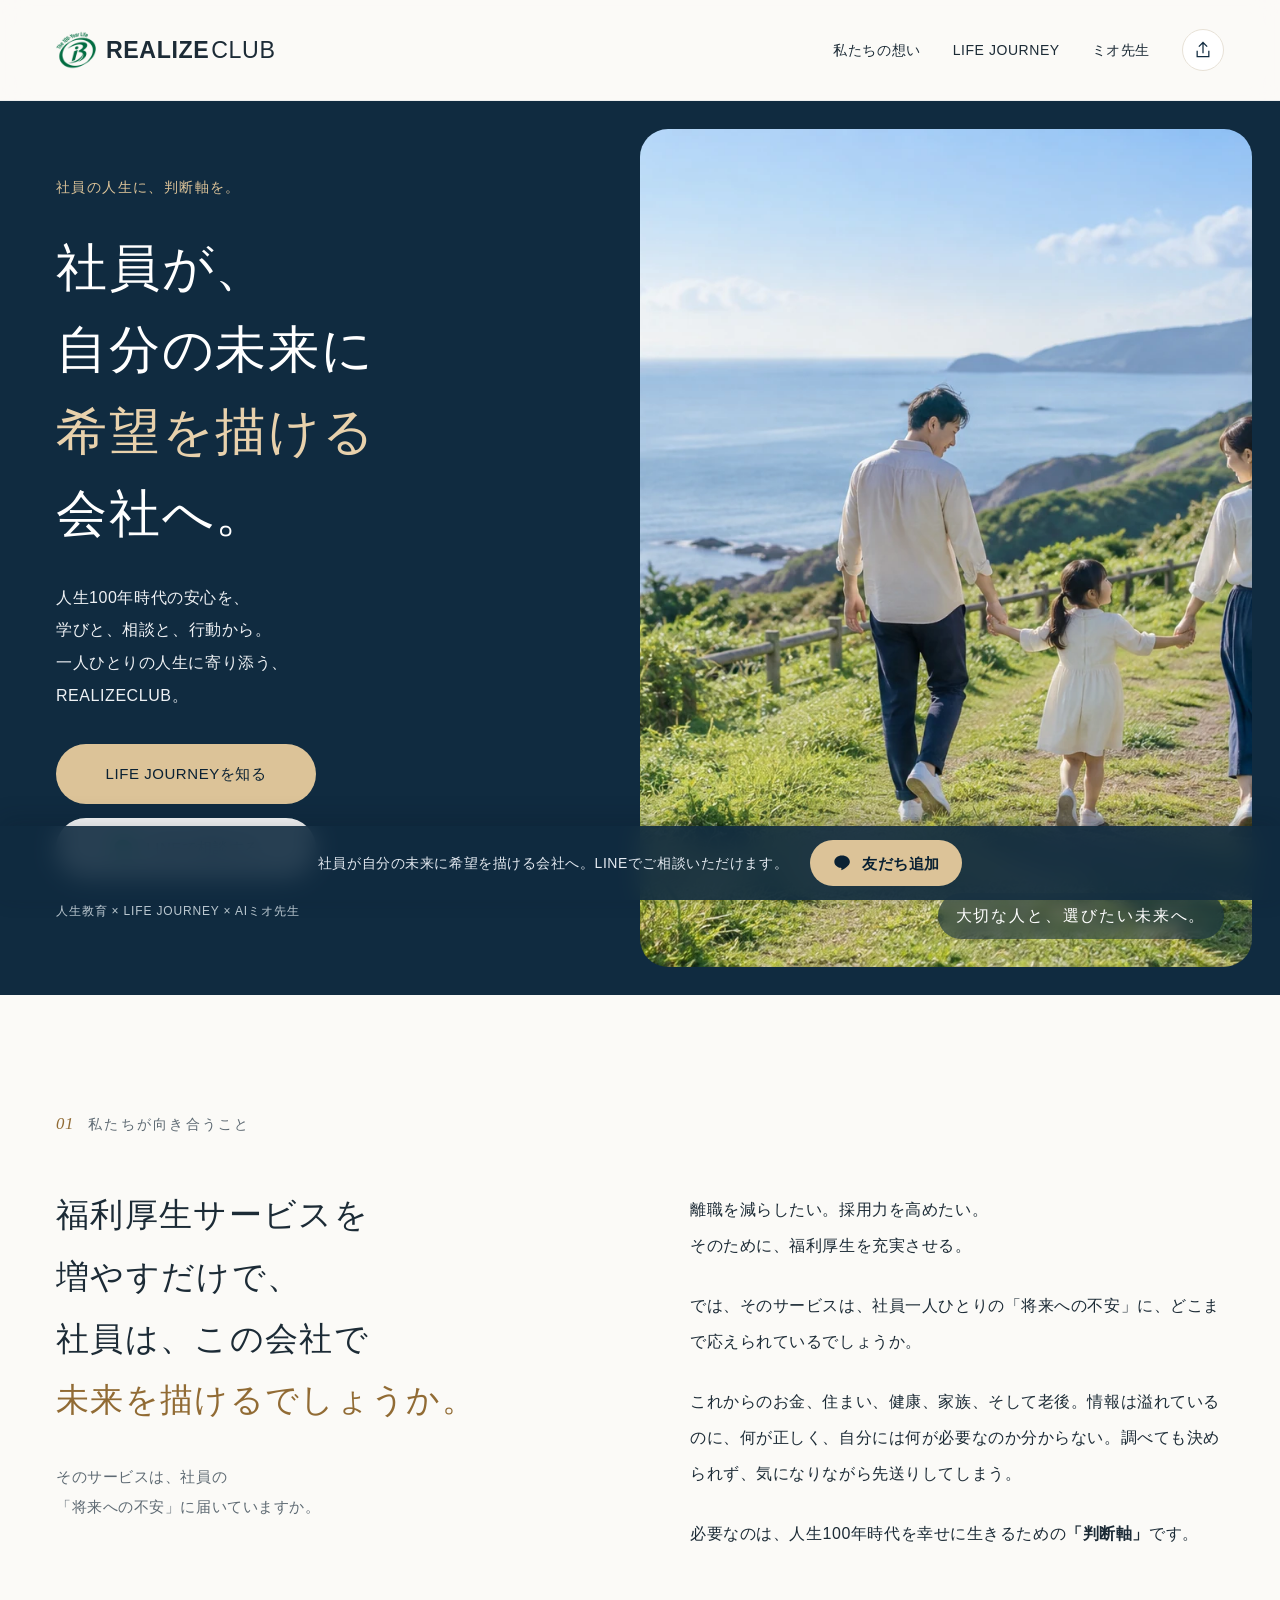
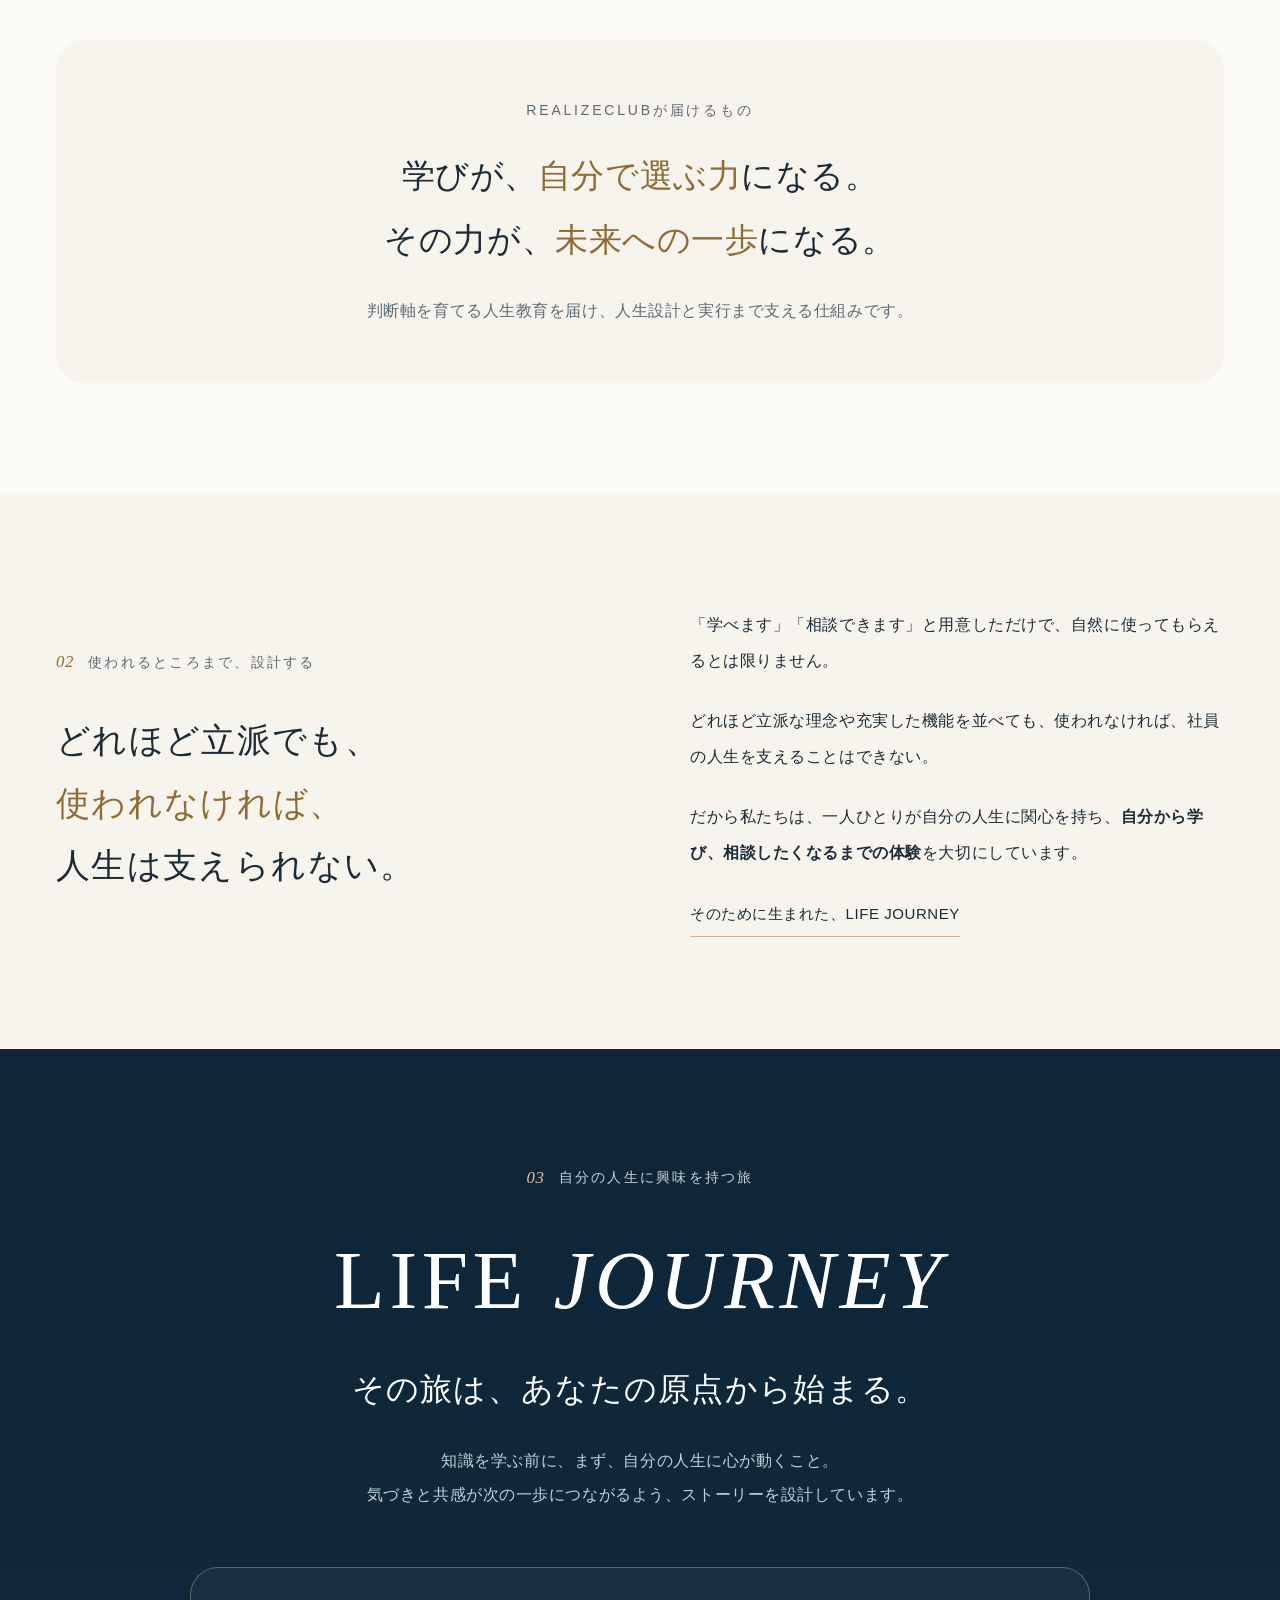
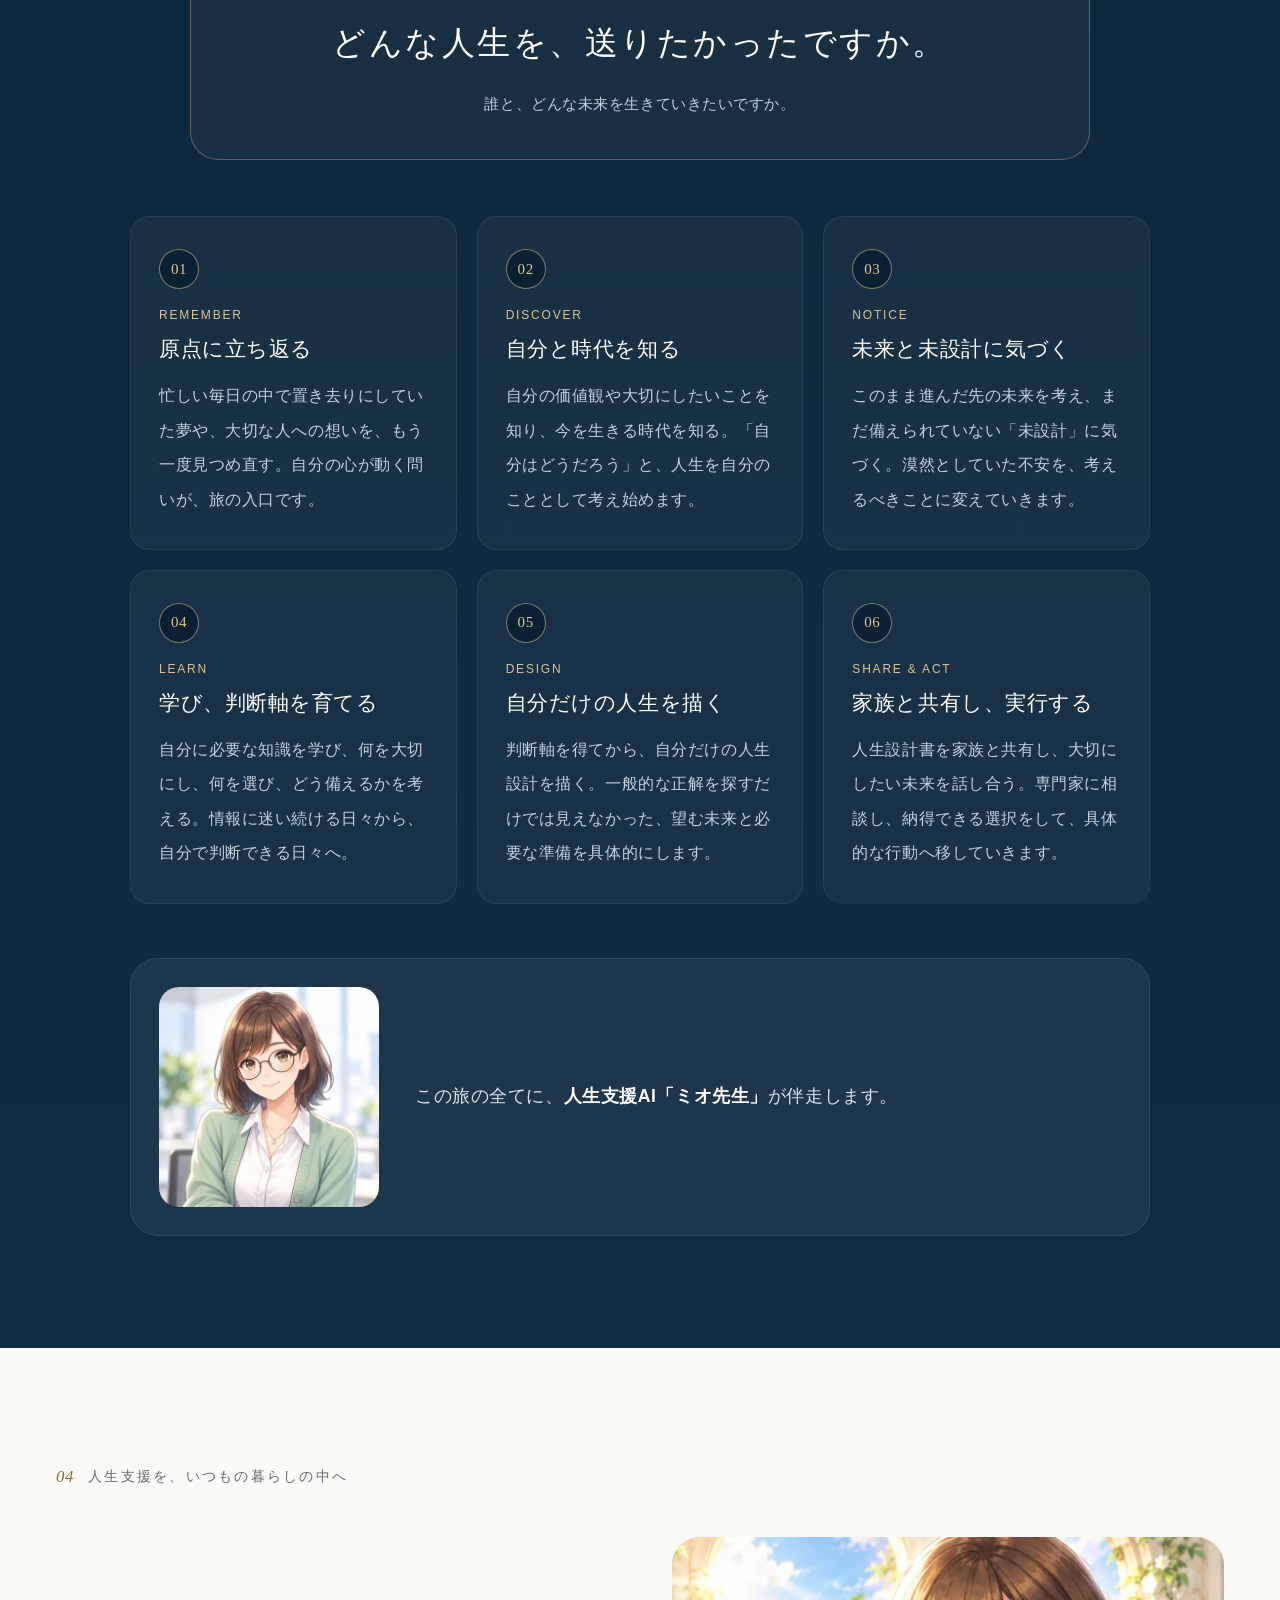
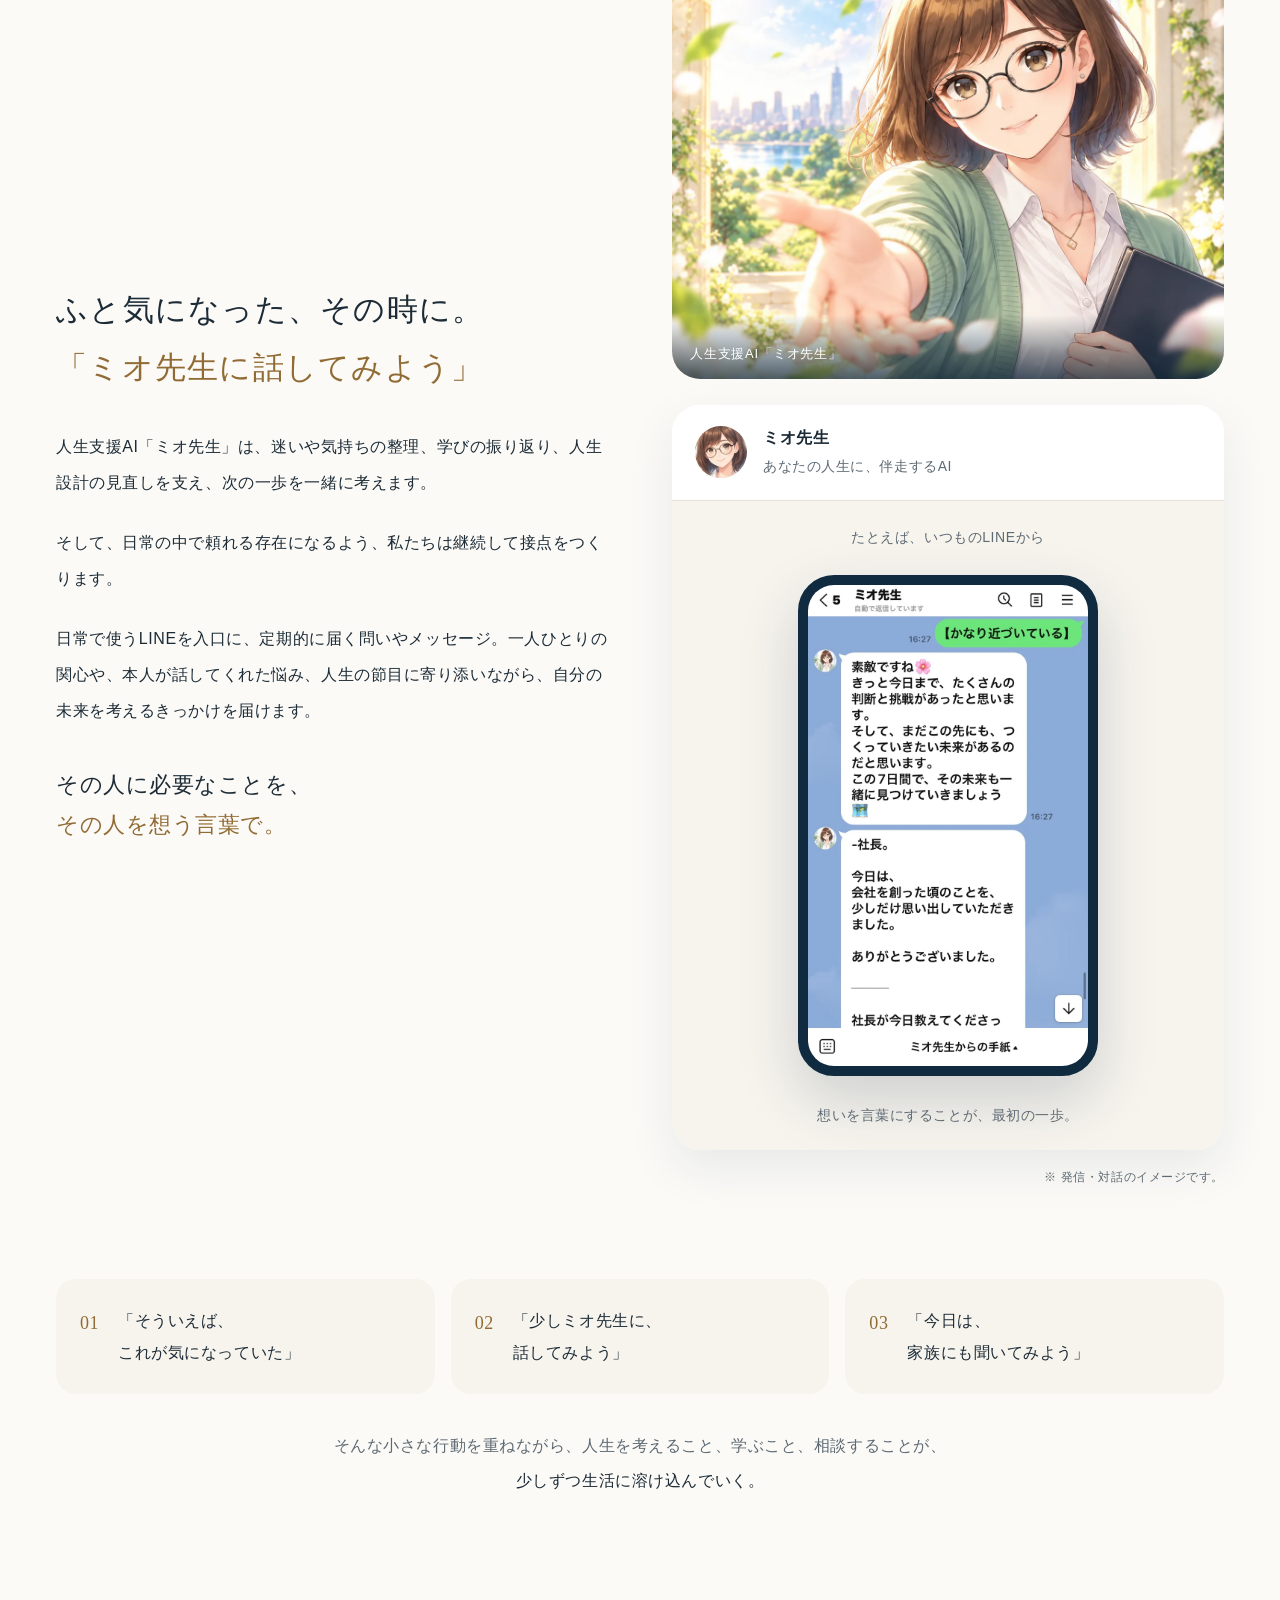
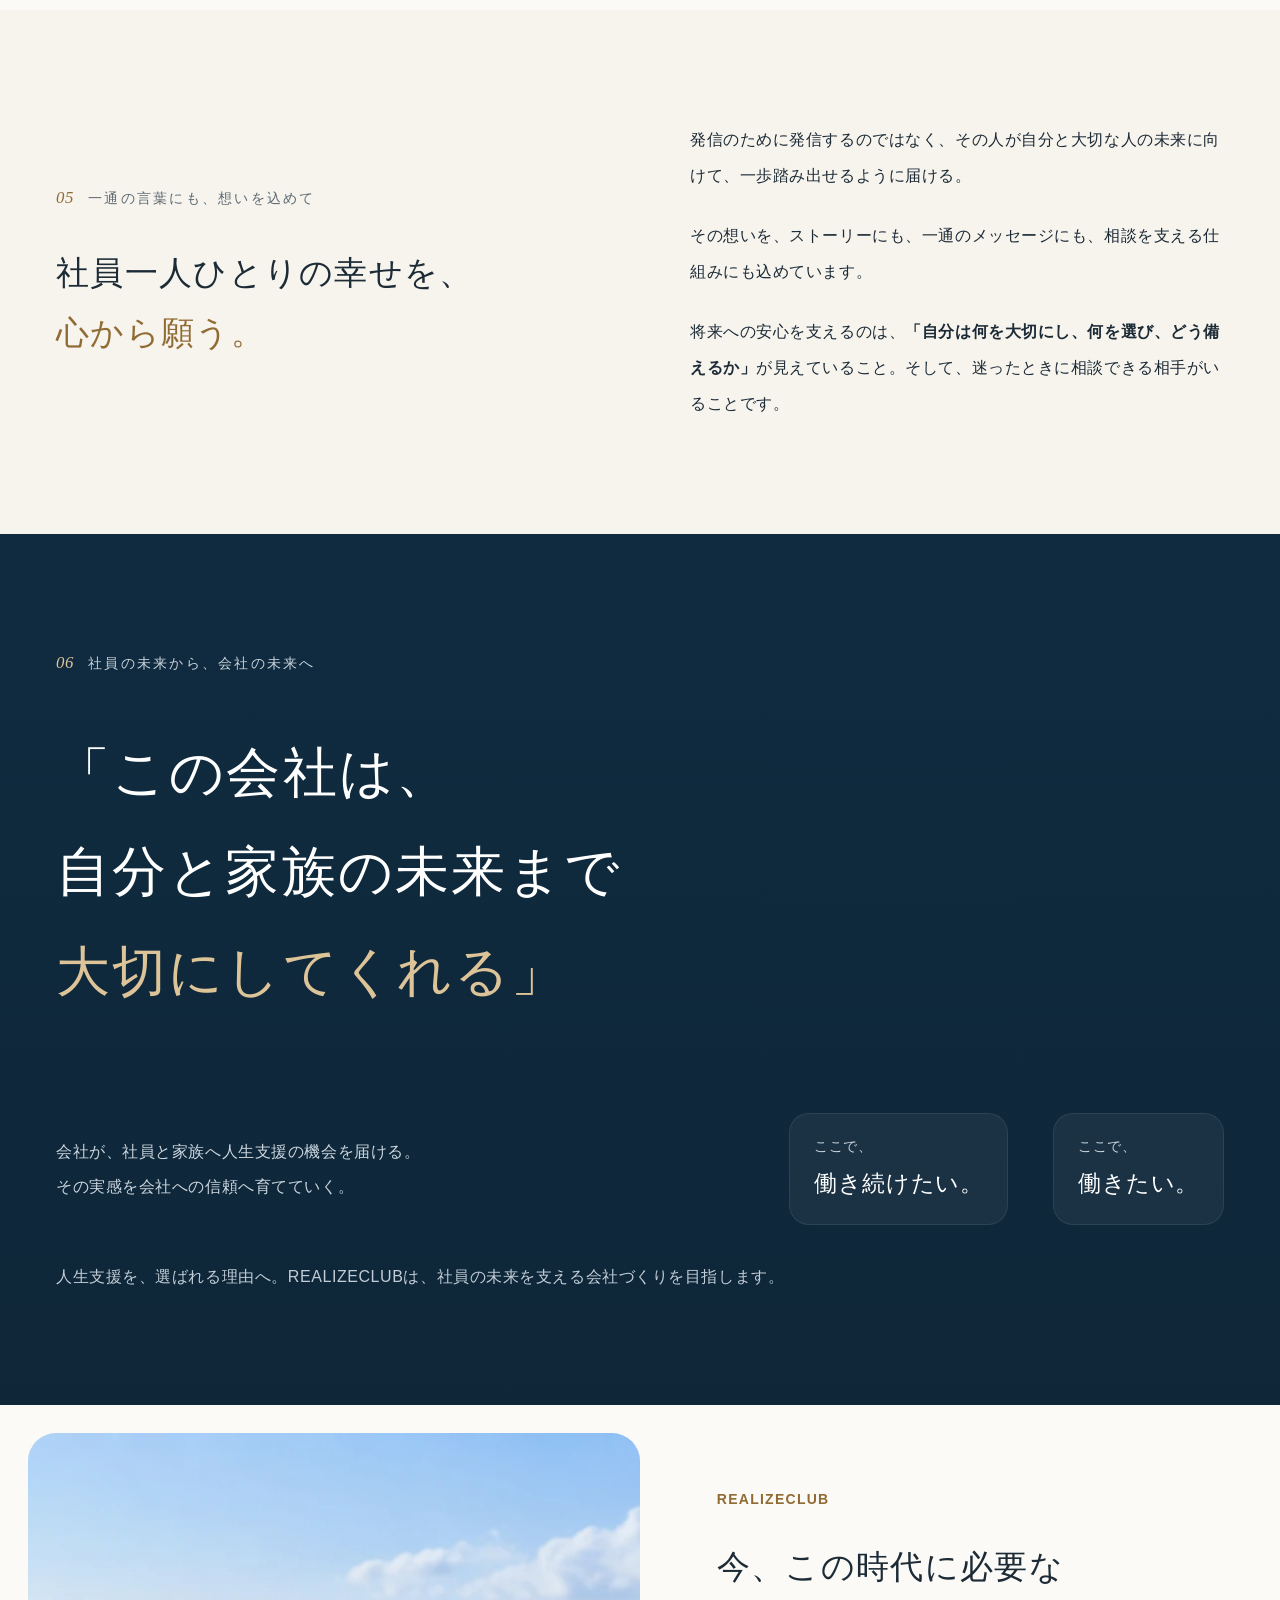
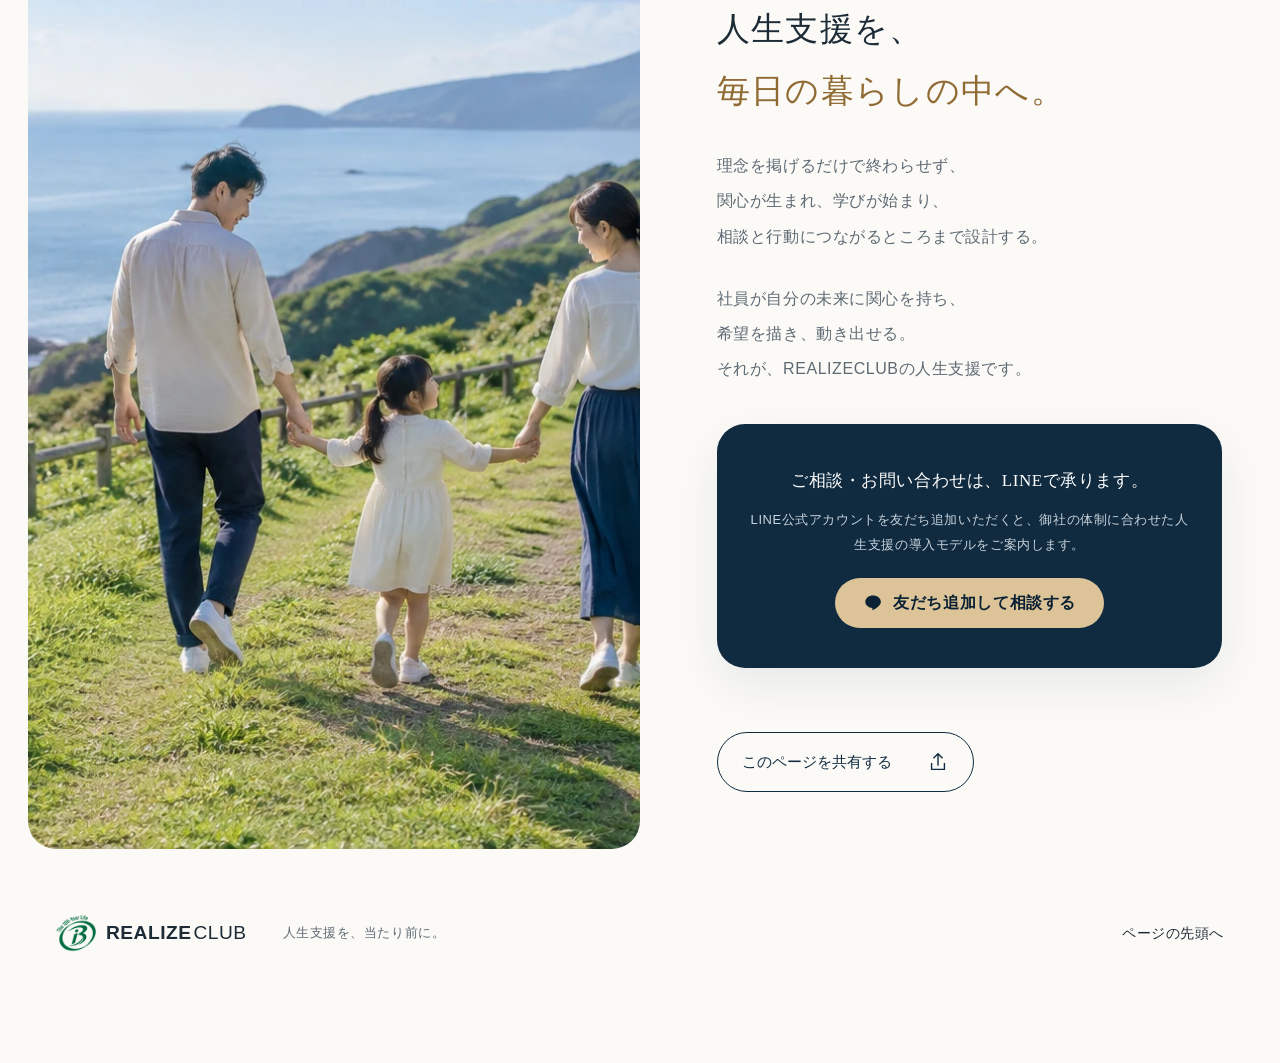
==== commit e3e4aaf0: "before/: 画像の参照パスを修正 Co-Authored-By: Claude Opus 5 <noreply@anthropic.com>" ====
--- a/before/index.html
+++ b/before/index.html
@@ -20,7 +20,7 @@
 <body>
 <a class="skip-link" href="#main">本文へ進む</a>
 <header class="site-header">
-<a aria-label="REALIZECLUB ページの先頭へ" class="wordmark" href="#top"><img alt="" class="brand-mark" height="40" ="../assets/bmark-96.png" ="../assets/bmark-96.png 1x, ../assets/bmark-192.png 2x" width="40"/>REALIZE<span>CLUB</span></a>
+<a aria-label="REALIZECLUB ページの先頭へ" class="wordmark" href="#top"><img alt="" class="brand-mark" height="40" src="../assets/bmark-96.png" srcset="../assets/bmark-96.png 1x, ../assets/bmark-192.png 2x" width="40"/>REALIZE<span>CLUB</span></a>
 <nav aria-label="ページ内ナビゲーション">
 <a class="nav-wide" href="#purpose">私たちの想い</a>
 <a href="#journey">LIFE JOURNEY</a>
@@ -32,7 +32,7 @@
 </header>
 <main id="main">
 <section aria-labelledby="hero-title" class="hero" id="top">
-<div class="hero-image"><img alt="海辺の道を、子どもと手をつないで歩く家族" fetchpriority="high" height="1024" ="../assets/family.webp" width="1536"/></div>
+<div class="hero-image"><img alt="海辺の道を、子どもと手をつないで歩く家族" fetchpriority="high" height="1024" src="../assets/family.webp" width="1536"/></div>
 <div class="hero-shade"></div>
 <div class="hero-content page-width">
 <p class="eyebrow hero-eyebrow">社員の人生に、判断軸を。</p>
@@ -124,7 +124,7 @@
 <p data-fit="" style="--fit:4.139vw;--fit-cap:16px"><w-b>人生設計書を</w-b><w-b>家族と</w-b><w-b>共有し、</w-b><br class="sp"/><w-b>大切にしたい未来を</w-b><w-b>話し合う。</w-b><br class="sp"/><w-b>専門家に</w-b><w-b>相談し、</w-b><br class="sp"/><w-b>納得できる選択をして、</w-b><br class="sp"/><w-b>具体的な行動へ</w-b><w-b>移していきます。</w-b></p>
 </article>
 </div>
-<div class="journey-companion"><span aria-hidden="true" class="companion-photo"><img alt="" height="900" loading="lazy" ="../assets/mio-office.webp" width="900"/></span><p data-fit="" style="--fit:4.139vw;--fit-cap:16px"><w-b>この旅の</w-b><w-b>全てに、</w-b><strong><w-b>人生支援AI「ミオ先生」</w-b></strong><w-b>が伴走します。</w-b></p></div>
+<div class="journey-companion"><span aria-hidden="true" class="companion-photo"><img alt="" height="900" loading="lazy" src="../assets/mio-office.webp" width="900"/></span><p data-fit="" style="--fit:4.139vw;--fit-cap:16px"><w-b>この旅の</w-b><w-b>全てに、</w-b><strong><w-b>人生支援AI「ミオ先生」</w-b></strong><w-b>が伴走します。</w-b></p></div>
 </div>
 </section>
 <section aria-labelledby="mio-title" class="mio-section section-space" id="mio">
@@ -142,14 +142,14 @@
 </div>
 <div class="conversation-wrap">
 <figure class="mio-portrait">
-<img alt="人生支援AI「ミオ先生」" height="960" loading="lazy" ="../assets/mio-welcome.webp" width="1200"/>
+<img alt="人生支援AI「ミオ先生」" height="960" loading="lazy" src="../assets/mio-welcome.webp" width="1200"/>
 <figcaption><w-b>人生支援AI「ミオ先生」</w-b></figcaption>
 </figure>
 <div class="conversation">
-<div class="conversation-header"><span aria-hidden="true" class="mio-monogram"><img alt="" height="240" loading="lazy" ="../assets/mio-avatar.webp" width="240"/></span><div><strong><w-b>ミオ先生</w-b></strong><span>あなたの人生に、伴走するAI</span></div></div>
+<div class="conversation-header"><span aria-hidden="true" class="mio-monogram"><img alt="" height="240" loading="lazy" src="../assets/mio-avatar.webp" width="240"/></span><div><strong><w-b>ミオ先生</w-b></strong><span>あなたの人生に、伴走するAI</span></div></div>
 <div class="conversation-body">
 <p class="conversation-label"><w-b>たとえば、</w-b><w-b>いつものLINEから</w-b></p>
-<figure class="line-shot"><img alt="ミオ先生とのLINEのやりとり（実際の画面）" height="1290" loading="lazy" ="../assets/line-mio.webp" width="750"/></figure>
+<figure class="line-shot"><img alt="ミオ先生とのLINEのやりとり（実際の画面）" height="1290" loading="lazy" src="../assets/line-mio.webp" width="750"/></figure>
 
 
 <div class="conversation-reflection">想いを言葉にすることが、最初の一歩。</div>
@@ -188,7 +188,7 @@
 </div>
 </section>
 <section aria-labelledby="closing-title" class="closing-section">
-<div class="closing-photo"><img alt="大切な家族と一緒に、未来へ歩んでいく" height="1024" loading="lazy" ="../assets/family.webp" width="1536"/></div>
+<div class="closing-photo"><img alt="大切な家族と一緒に、未来へ歩んでいく" height="1024" loading="lazy" src="../assets/family.webp" width="1536"/></div>
 <div class="closing-content">
 <p class="eyebrow">REALIZECLUB</p>
 <h2 data-fit="" id="closing-title" style="--fit:7.488vw;--fit-cap:35.21px"><w-b>今、</w-b><w-b>この時代に</w-b><w-b>必要な</w-b><br/><w-b>人生支援を、</w-b><br/><span class="gold-text"><w-b>毎日の</w-b><w-b>暮らしの中へ。</w-b></span></h2>
@@ -204,7 +204,7 @@
 </section>
 </main>
 <footer class="site-footer page-width">
-<a class="wordmark" href="#top"><img alt="" class="brand-mark" height="40" ="../assets/bmark-96.png" ="../assets/bmark-96.png 1x, ../assets/bmark-192.png 2x" width="40"/>REALIZE<span>CLUB</span></a>
+<a class="wordmark" href="#top"><img alt="" class="brand-mark" height="40" src="../assets/bmark-96.png" srcset="../assets/bmark-96.png 1x, ../assets/bmark-192.png 2x" width="40"/>REALIZE<span>CLUB</span></a>
 <p><w-b>人生支援を、</w-b><w-b>当たり前に。</w-b></p>
 <a class="back-top" href="#top">ページの先頭へ</a>
 </footer>
